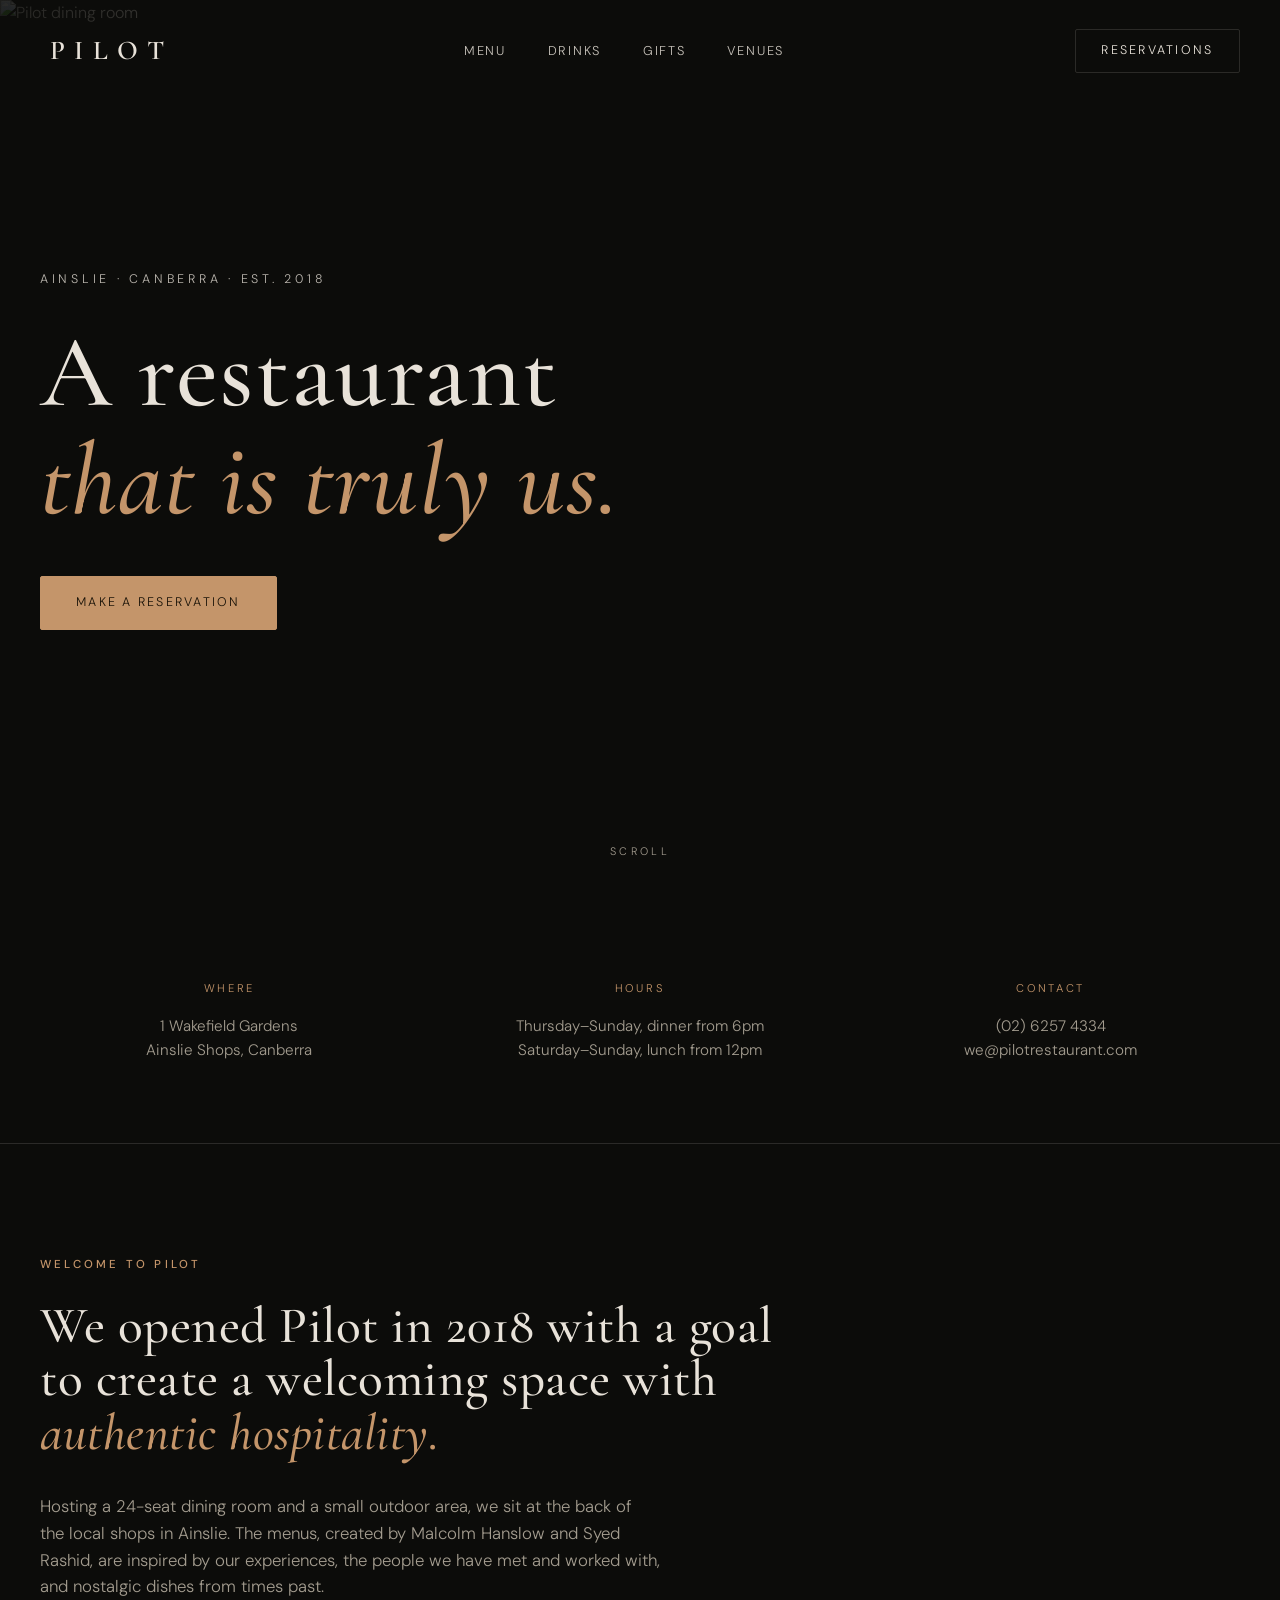
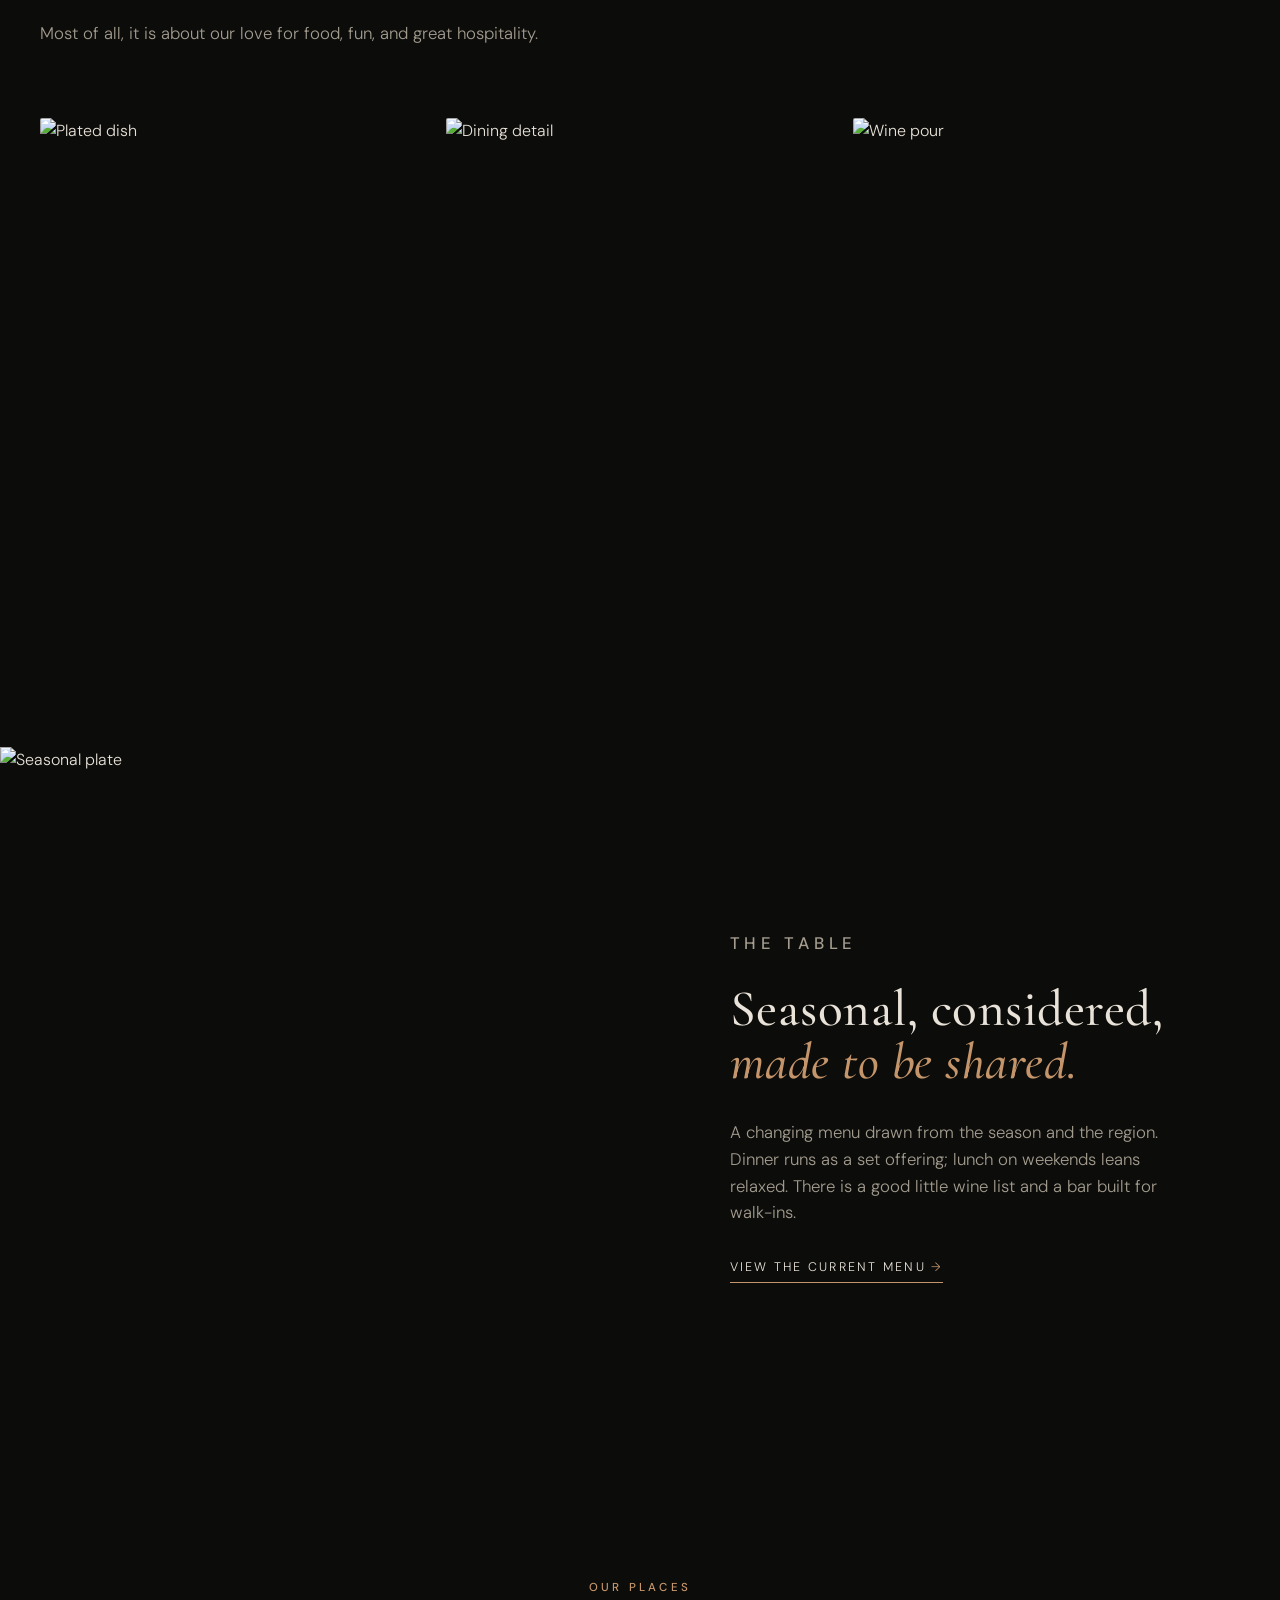
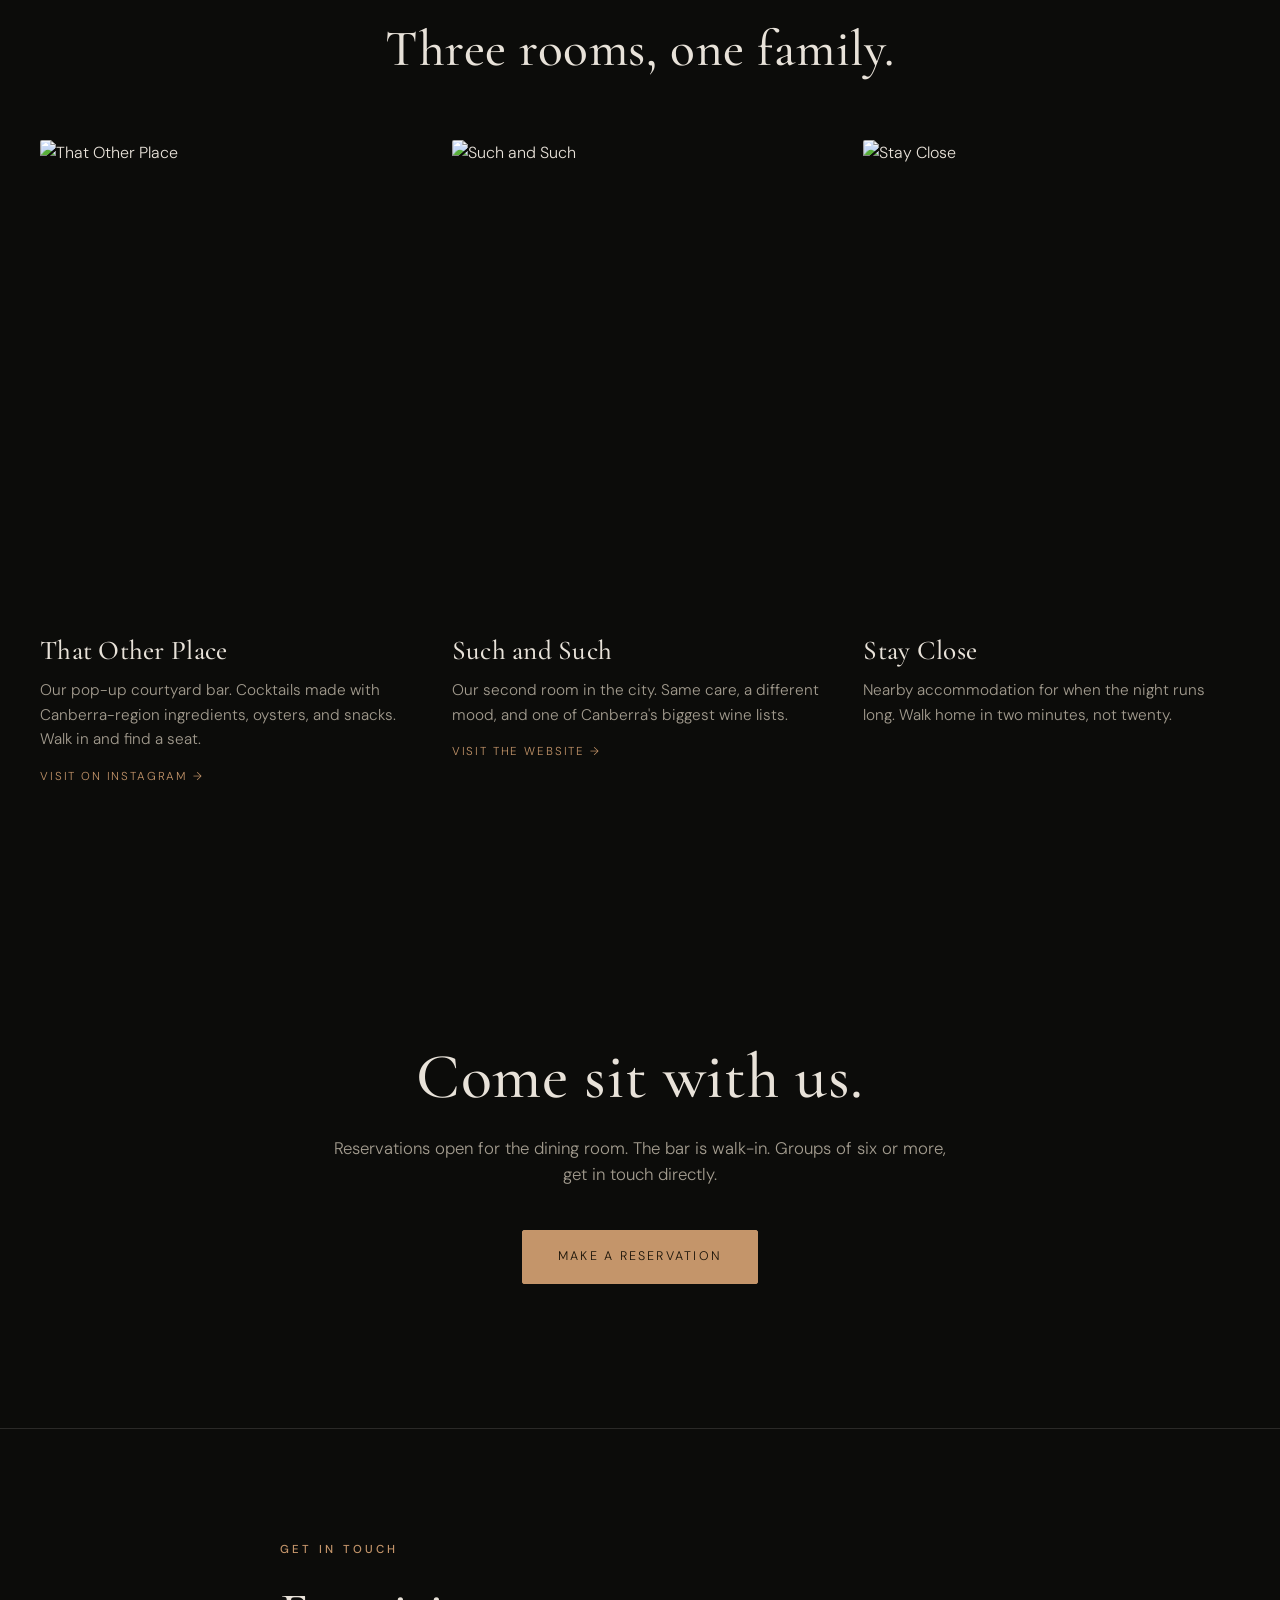
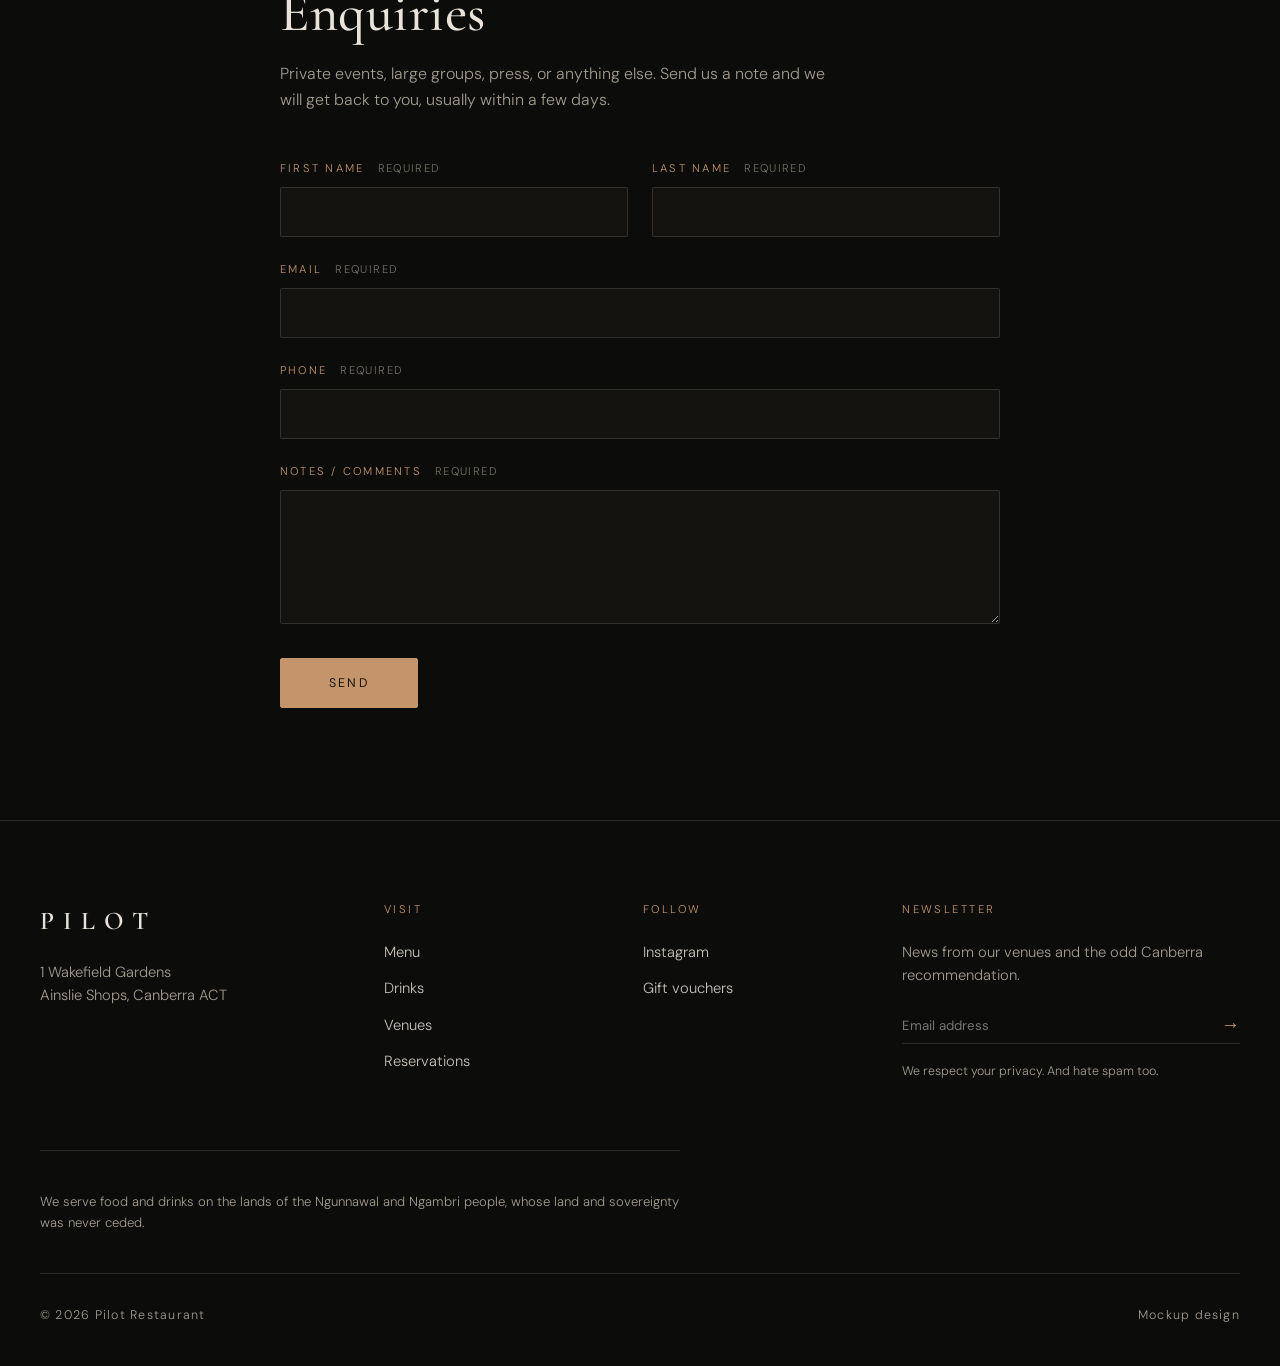
==== index.html @ b77920cd "Pilot Restaurant website redesign — concept mock Co-Authored-By: Claude Opus 4.8 <noreply@anthropic." ====
<!DOCTYPE html>
<html lang="en">
<head>
  <meta charset="UTF-8" />
  <meta name="viewport" content="width=device-width, initial-scale=1.0" />
  <title>Pilot — Ainslie, Canberra</title>
  <meta name="description" content="Pilot is a restaurant that is truly us. Authentic hospitality in Ainslie, Canberra since 2018." />
  <link rel="preconnect" href="https://fonts.googleapis.com" />
  <link rel="preconnect" href="https://fonts.gstatic.com" crossorigin />
  <link href="https://fonts.googleapis.com/css2?family=Cormorant+Garamond:ital,wght@0,400;0,500;0,600;1,400;1,500&family=DM+Sans:wght@300;400;500&display=swap" rel="stylesheet" />
  <link rel="stylesheet" href="css/style.css" />
</head>
<body>

  <!-- NAV -->
  <header class="nav" id="nav">
    <div class="nav__inner">
      <a href="#top" class="nav__logo">PILOT</a>
      <nav class="nav__links">
        <a href="menu.html">Menu</a>
        <a href="drinks.html">Drinks</a>
        <a href="gifts.html">Gifts</a>
        <a href="#venues">Venues</a>
      </nav>
      <a href="reserve.html" class="btn btn--ghost nav__cta">Reservations</a>
      <button class="nav__burger" id="burger" aria-label="Menu">
        <span></span><span></span>
      </button>
    </div>
  </header>

  <!-- MOBILE MENU -->
  <div class="mobile-menu" id="mobileMenu">
    <a href="menu.html">Menu</a>
    <a href="drinks.html">Drinks</a>
    <a href="gifts.html">Gifts</a>
    <a href="#venues">Venues</a>
    <a href="reserve.html" class="btn btn--ghost">Reservations</a>
  </div>

  <!-- HERO -->
  <section class="hero" id="top">
    <div class="hero__media">
      <img src="https://images.unsplash.com/photo-1517248135467-4c7edcad34c4?auto=format&fit=crop&w=1920&q=80" alt="Pilot dining room" />
      <div class="hero__overlay"></div>
    </div>
    <div class="hero__content">
      <p class="hero__eyebrow">Ainslie · Canberra · Est. 2018</p>
      <h1 class="hero__title">A restaurant<br /><em>that is truly us.</em></h1>
      <a href="reserve.html" class="btn btn--solid">Make a reservation</a>
    </div>
    <div class="hero__scroll">scroll</div>
  </section>

  <!-- INFO BAR -->
  <section class="infobar">
    <div class="infobar__item">
      <span class="infobar__label">Where</span>
      <p>1 Wakefield Gardens<br />Ainslie Shops, Canberra</p>
    </div>
    <div class="infobar__item">
      <span class="infobar__label">Hours</span>
      <p>Thursday–Sunday, dinner from 6pm<br />Saturday–Sunday, lunch from 12pm</p>
    </div>
    <div class="infobar__item">
      <span class="infobar__label">Contact</span>
      <p>(02) 6257 4334<br />we@pilotrestaurant.com</p>
    </div>
  </section>

  <!-- ABOUT -->
  <section class="about" id="about">
    <div class="about__intro reveal">
      <p class="section-eyebrow">Welcome to Pilot</p>
      <h2 class="about__heading">We opened Pilot in 2018 with a goal to create a welcoming space with <em>authentic hospitality.</em></h2>
      <p class="about__body">Hosting a 24-seat dining room and a small outdoor area, we sit at the back of the local shops in Ainslie. The menus, created by Malcolm Hanslow and Syed Rashid, are inspired by our experiences, the people we have met and worked with, and nostalgic dishes from times past.</p>
      <p class="about__body">Most of all, it is about our love for food, fun, and great hospitality.</p>
    </div>
    <div class="about__grid">
      <img class="reveal" src="https://images.unsplash.com/photo-1414235077428-338989a2e8c0?auto=format&fit=crop&w=900&q=80" alt="Plated dish" />
      <img class="reveal" src="https://images.unsplash.com/photo-1559339352-11d035aa65de?auto=format&fit=crop&w=900&q=80" alt="Dining detail" />
      <img class="reveal" src="https://images.unsplash.com/photo-1466978913421-dad2ebd01d17?auto=format&fit=crop&w=900&q=80" alt="Wine pour" />
    </div>
  </section>

  <!-- MENU FEATURE -->
  <section class="feature" id="menu">
    <div class="feature__media">
      <img src="https://images.unsplash.com/photo-1592861956120-e524fc739696?auto=format&fit=crop&w=1200&q=80" alt="Seasonal plate" />
    </div>
    <div class="feature__text reveal">
      <p class="section-eyebrow">The Table</p>
      <h2>Seasonal, considered,<br /><em>made to be shared.</em></h2>
      <p>A changing menu drawn from the season and the region. Dinner runs as a set offering; lunch on weekends leans relaxed. There is a good little wine list and a bar built for walk-ins.</p>
      <a href="menu.html" class="link-arrow">View the current menu</a>
    </div>
  </section>

  <!-- VENUES -->
  <section class="venues" id="venues">
    <div class="venues__head reveal">
      <p class="section-eyebrow">Our places</p>
      <h2>Three rooms, one family.</h2>
    </div>
    <div class="venues__grid">
      <a class="venue reveal" href="https://www.instagram.com/thatotherplacecbr/" target="_blank" rel="noopener">
        <div class="venue__img"><img src="https://images.unsplash.com/photo-1572116469696-31de0f17cc34?auto=format&fit=crop&w=900&q=80" alt="That Other Place" /></div>
        <h3>That Other Place</h3>
        <p>Our pop-up courtyard bar. Cocktails made with Canberra-region ingredients, oysters, and snacks. Walk in and find a seat.</p>
        <span class="venue__link">Visit on Instagram →</span>
      </a>
      <a class="venue reveal" href="https://andsuchandsuch.com/" target="_blank" rel="noopener">
        <div class="venue__img"><img src="https://images.unsplash.com/photo-1470337458703-46ad1756a187?auto=format&fit=crop&w=900&q=80" alt="Such and Such" /></div>
        <h3>Such and Such</h3>
        <p>Our second room in the city. Same care, a different mood, and one of Canberra's biggest wine lists.</p>
        <span class="venue__link">Visit the website →</span>
      </a>
      <article class="venue reveal">
        <div class="venue__img"><img src="https://images.unsplash.com/photo-1551632436-cbf8dd35adfa?auto=format&fit=crop&w=900&q=80" alt="Stay Close" /></div>
        <h3>Stay Close</h3>
        <p>Nearby accommodation for when the night runs long. Walk home in two minutes, not twenty.</p>
      </article>
    </div>
  </section>

  <!-- VISIT / CTA -->
  <section class="visit" id="visit">
    <div class="visit__inner reveal">
      <h2>Come sit with us.</h2>
      <p>Reservations open for the dining room. The bar is walk-in. Groups of six or more, get in touch directly.</p>
      <a href="reserve.html" class="btn btn--solid">Make a reservation</a>
    </div>
  </section>

  <!-- ENQUIRIES -->
  <section class="enquiries" id="enquiries">
    <div class="enquiries__inner reveal">
      <p class="section-eyebrow">Get in touch</p>
      <h2>Enquiries</h2>
      <p class="enquiries__lead">Private events, large groups, press, or anything else. Send us a note and we will get back to you, usually within a few days.</p>
      <form class="enquiries__form" id="enquiryForm" onsubmit="return false">
        <div class="enquiries__row">
          <label class="field"><span>First name <em>required</em></span><input type="text" required /></label>
          <label class="field"><span>Last name <em>required</em></span><input type="text" required /></label>
        </div>
        <label class="field"><span>Email <em>required</em></span><input type="email" required /></label>
        <label class="field"><span>Phone <em>required</em></span><input type="tel" required /></label>
        <label class="field"><span>Notes / comments <em>required</em></span><textarea rows="5" required></textarea></label>
        <button type="submit" class="btn btn--solid enquiries__send">Send</button>
      </form>
    </div>
  </section>

  <!-- FOOTER -->
  <footer class="footer">
    <div class="footer__top">
      <div class="footer__brand">
        <span class="footer__logo">PILOT</span>
        <p>1 Wakefield Gardens<br />Ainslie Shops, Canberra ACT</p>
      </div>
      <div class="footer__col">
        <span class="footer__label">Visit</span>
        <a href="menu.html">Menu</a>
        <a href="drinks.html">Drinks</a>
        <a href="#venues">Venues</a>
        <a href="reserve.html">Reservations</a>
      </div>
      <div class="footer__col">
        <span class="footer__label">Follow</span>
        <a href="https://www.instagram.com/pilotrestaurant/" target="_blank" rel="noopener">Instagram</a>
        <a href="gifts.html">Gift vouchers</a>
      </div>
      <div class="footer__col footer__news">
        <span class="footer__label">Newsletter</span>
        <p>News from our venues and the odd Canberra recommendation.</p>
        <form class="footer__form" onsubmit="return false">
          <input type="email" placeholder="Email address" />
          <button type="submit">→</button>
        </form>
        <small>We respect your privacy. And hate spam too.</small>
      </div>
    </div>
    <div class="footer__ack">
      We serve food and drinks on the lands of the Ngunnawal and Ngambri people, whose land and sovereignty was never ceded.
    </div>
    <div class="footer__base">
      <span>© 2026 Pilot Restaurant</span>
      <span>Mockup design</span>
    </div>
  </footer>

  <script src="js/main.js"></script>
</body>
</html>
---- css/style.css ----
/* ===== Pilot — Mockup styles ===== */

:root {
  --bg:        #0c0c0a;
  --bg-soft:   #14130f;
  --cream:     #e8e2d9;
  --cream-dim: #a39c8f;
  --amber:     #c4956a;
  --line:      rgba(232, 226, 217, 0.14);
  --serif: "Cormorant Garamond", Georgia, serif;
  --sans:  "DM Sans", system-ui, sans-serif;
}

* { margin: 0; padding: 0; box-sizing: border-box; }

html { scroll-behavior: smooth; }

body {
  background: var(--bg);
  color: var(--cream);
  font-family: var(--sans);
  font-weight: 300;
  line-height: 1.6;
  -webkit-font-smoothing: antialiased;
  overflow-x: hidden;
}

img { display: block; width: 100%; height: 100%; object-fit: cover; }

h1, h2, h3 { font-family: var(--serif); font-weight: 500; line-height: 1.05; letter-spacing: 0.01em; }
em { font-style: italic; color: var(--amber); }

.section-eyebrow {
  font-family: var(--sans);
  font-size: 0.72rem;
  font-weight: 500;
  letter-spacing: 0.28em;
  text-transform: uppercase;
  color: var(--amber);
  margin-bottom: 1.6rem;
}

/* ===== Buttons ===== */
.btn {
  display: inline-block;
  font-family: var(--sans);
  font-size: 0.78rem;
  letter-spacing: 0.18em;
  text-transform: uppercase;
  text-decoration: none;
  padding: 1rem 2.2rem;
  border-radius: 2px;
  transition: all 0.35s ease;
  cursor: pointer;
}
.btn--solid { background: var(--amber); color: #1a1308; border: 1px solid var(--amber); }
.btn--solid:hover { background: transparent; color: var(--amber); }
.btn--ghost { background: transparent; color: var(--cream); border: 1px solid var(--line); }
.btn--ghost:hover { border-color: var(--amber); color: var(--amber); }

.link-arrow {
  display: inline-block;
  margin-top: 2rem;
  font-size: 0.78rem;
  letter-spacing: 0.18em;
  text-transform: uppercase;
  color: var(--cream);
  text-decoration: none;
  border-bottom: 1px solid var(--amber);
  padding-bottom: 4px;
  transition: color 0.3s;
}
.link-arrow::after { content: " →"; color: var(--amber); }
.link-arrow:hover { color: var(--amber); }

/* ===== Nav ===== */
.nav {
  position: fixed; top: 0; left: 0; right: 0; z-index: 100;
  transition: background 0.4s ease, padding 0.4s ease;
  padding: 1.8rem 0;
}
.nav.scrolled { background: rgba(12, 12, 10, 0.92); backdrop-filter: blur(10px); padding: 1.1rem 0; border-bottom: 1px solid var(--line); }
.nav__inner {
  max-width: 1280px; margin: 0 auto; padding: 0 2.5rem;
  display: flex; align-items: center; justify-content: space-between;
}
.nav__logo {
  font-family: var(--serif); font-size: 1.7rem; font-weight: 600;
  letter-spacing: 0.35em; color: var(--cream); text-decoration: none; padding-left: 0.35em;
}
.nav__links { display: flex; gap: 2.6rem; }
.nav__links a {
  font-size: 0.8rem; letter-spacing: 0.14em; text-transform: uppercase;
  color: var(--cream); text-decoration: none; transition: color 0.3s; opacity: 0.85;
}
.nav__links a:hover { color: var(--amber); opacity: 1; }
.nav__cta { padding: 0.7rem 1.6rem; }
.nav__burger { display: none; background: none; border: none; flex-direction: column; gap: 5px; cursor: pointer; }
.nav__burger span { width: 24px; height: 1.5px; background: var(--cream); transition: 0.3s; }

.mobile-menu {
  position: fixed; top: 0; right: 0; bottom: 0; width: 80%; max-width: 340px;
  background: var(--bg-soft); z-index: 99; transform: translateX(100%);
  transition: transform 0.4s ease; display: flex; flex-direction: column;
  justify-content: center; gap: 2rem; padding: 3rem; border-left: 1px solid var(--line);
}
.mobile-menu.open { transform: translateX(0); }
.mobile-menu a { color: var(--cream); text-decoration: none; font-size: 1rem; letter-spacing: 0.14em; text-transform: uppercase; }

/* ===== Hero ===== */
.hero { position: relative; height: 100vh; min-height: 640px; display: flex; align-items: center; }
.hero__media { position: absolute; inset: 0; z-index: 0; }
.hero__overlay {
  position: absolute; inset: 0;
  background:
    linear-gradient(90deg, rgba(12,12,10,0.78) 0%, rgba(12,12,10,0.35) 50%, rgba(12,12,10,0.08) 100%),
    linear-gradient(180deg, rgba(12,12,10,0.45) 0%, rgba(12,12,10,0.15) 42%, rgba(12,12,10,0.85) 100%);
}
.hero__content { position: relative; z-index: 2; max-width: 1280px; width: 100%; margin: 0 auto; padding: 0 2.5rem; }
.hero__eyebrow {
  font-size: 0.78rem; letter-spacing: 0.3em; text-transform: uppercase;
  color: var(--cream); opacity: 0.8; margin-bottom: 1.8rem;
}
.hero__title { font-size: clamp(3rem, 8vw, 6.5rem); font-weight: 500; margin-bottom: 2.6rem; }
.hero__scroll {
  position: absolute; bottom: 2.5rem; left: 50%; transform: translateX(-50%); z-index: 2;
  font-size: 0.68rem; letter-spacing: 0.3em; text-transform: uppercase; color: var(--cream-dim);
}

/* ===== Info bar ===== */
.infobar {
  display: grid; grid-template-columns: repeat(3, 1fr);
  max-width: 1280px; margin: 0 auto; padding: 5rem 2.5rem;
  gap: 2rem; border-bottom: 1px solid var(--line);
}
.infobar__item { text-align: center; }
.infobar__label {
  display: block; font-size: 0.7rem; letter-spacing: 0.24em; text-transform: uppercase;
  color: var(--amber); margin-bottom: 1rem;
}
.infobar__item p { color: var(--cream-dim); font-size: 0.95rem; }

/* ===== About ===== */
.about { max-width: 1280px; margin: 0 auto; padding: 7rem 2.5rem; }
.about__intro { max-width: 760px; margin-bottom: 4.5rem; }
.about__heading { font-size: clamp(1.9rem, 4vw, 3.2rem); margin-bottom: 2rem; }
.about__body { color: var(--cream-dim); font-size: 1.05rem; margin-bottom: 1.2rem; max-width: 620px; }
.about__grid { display: grid; grid-template-columns: repeat(3, 1fr); gap: 1.2rem; }
.about__grid img { aspect-ratio: 3/4; border-radius: 2px; }

/* ===== Feature (alternating) ===== */
.feature { display: grid; grid-template-columns: 1fr 1fr; align-items: center; min-height: 80vh; }
.feature__media { height: 100%; min-height: 520px; }
.feature__media img { aspect-ratio: auto; }
.feature__text { padding: 5rem clamp(2.5rem, 7vw, 8rem); }
.feature__text h2 { font-size: clamp(2rem, 4vw, 3.4rem); margin-bottom: 1.8rem; }
.feature__text p { color: var(--cream-dim); font-size: 1.05rem; max-width: 460px; }

/* ===== Venues ===== */
.venues { max-width: 1280px; margin: 0 auto; padding: 7rem 2.5rem; }
.venues__head { text-align: center; margin-bottom: 4rem; }
.venues__head h2 { font-size: clamp(2rem, 4vw, 3.2rem); }
.venues__grid { display: grid; grid-template-columns: repeat(3, 1fr); gap: 2.2rem; }
.venue { display: block; text-decoration: none; color: inherit; }
.venue__img { aspect-ratio: 4/5; overflow: hidden; border-radius: 2px; margin-bottom: 1.6rem; }
.venue__img img { transition: transform 0.7s ease; }
.venue:hover .venue__img img { transform: scale(1.05); }
.venue h3 { font-size: 1.7rem; margin-bottom: 0.8rem; transition: color 0.3s; }
.venue:hover h3 { color: var(--amber); }
.venue p { color: var(--cream-dim); font-size: 0.96rem; }
.venue__link { display: inline-block; margin-top: 1rem; font-size: 0.72rem; letter-spacing: 0.16em; text-transform: uppercase; color: var(--amber); }

/* ===== Art ===== */
.art { display: grid; grid-template-columns: 1fr 1fr; align-items: center; background: var(--bg-soft); min-height: 70vh; }
.art__media { height: 100%; min-height: 480px; order: 2; }
.art__text { padding: 5rem clamp(2.5rem, 7vw, 8rem); order: 1; }
.art__text h2 { font-size: clamp(2rem, 4vw, 3.2rem); margin-bottom: 1.8rem; }
.art__text p { color: var(--cream-dim); font-size: 1.05rem; max-width: 440px; }

/* ===== Visit CTA ===== */
.visit {
  position: relative; text-align: center; padding: 9rem 2.5rem;
  background:
    linear-gradient(rgba(12,12,10,0.58), rgba(12,12,10,0.68)),
    url("https://images.unsplash.com/photo-1414235077428-338989a2e8c0?auto=format&fit=crop&w=1920&q=80") center/cover fixed;
}
.visit__inner { max-width: 620px; margin: 0 auto; }
.visit h2 { font-size: clamp(2.4rem, 5vw, 4rem); margin-bottom: 1.5rem; }
.visit p { color: var(--cream-dim); font-size: 1.05rem; margin-bottom: 2.6rem; }

/* ===== Footer ===== */
.footer { border-top: 1px solid var(--line); padding: 5rem 2.5rem 2.5rem; max-width: 1280px; margin: 0 auto; }
.footer__top { display: grid; grid-template-columns: 1.4fr 1fr 1fr 1.6fr; gap: 3rem; padding-bottom: 4rem; }
.footer__logo { font-family: var(--serif); font-size: 1.6rem; font-weight: 600; letter-spacing: 0.35em; display: block; margin-bottom: 1.2rem; }
.footer__brand p, .footer__news p { color: var(--cream-dim); font-size: 0.92rem; }
.footer__label { display: block; font-size: 0.7rem; letter-spacing: 0.22em; text-transform: uppercase; color: var(--amber); margin-bottom: 1.4rem; }
.footer__col a { display: block; color: var(--cream); text-decoration: none; font-size: 0.92rem; margin-bottom: 0.8rem; opacity: 0.85; transition: color 0.3s; }
.footer__col a:hover { color: var(--amber); }
.footer__form { display: flex; border-bottom: 1px solid var(--line); margin: 1.2rem 0 0.8rem; }
.footer__form input { flex: 1; background: none; border: none; color: var(--cream); padding: 0.6rem 0; font-family: var(--sans); outline: none; }
.footer__form button { background: none; border: none; color: var(--amber); font-size: 1.2rem; cursor: pointer; }
.footer__news small { color: var(--cream-dim); font-size: 0.78rem; }
.footer__ack { color: var(--cream-dim); font-size: 0.82rem; max-width: 640px; padding: 2.5rem 0; border-top: 1px solid var(--line); }
.footer__base { display: flex; justify-content: space-between; padding-top: 2rem; border-top: 1px solid var(--line); color: var(--cream-dim); font-size: 0.78rem; letter-spacing: 0.1em; }

/* ===== Reveal animation ===== */
.reveal { opacity: 0; transform: translateY(28px); transition: opacity 0.9s ease, transform 0.9s ease; }
.reveal.visible { opacity: 1; transform: none; }

/* ===== Responsive ===== */
@media (max-width: 900px) {
  .nav__links, .nav__cta { display: none; }
  .nav__burger { display: flex; }
  .infobar { grid-template-columns: 1fr; gap: 2.5rem; padding: 3.5rem 2.5rem; }
  .about__grid { grid-template-columns: 1fr; }
  .about__grid img { aspect-ratio: 16/10; }
  .feature, .art { grid-template-columns: 1fr; }
  .feature__media, .art__media { min-height: 340px; order: 1; }
  .feature__text, .art__text { order: 2; padding: 3.5rem 2.5rem; }
  .venues__grid { grid-template-columns: 1fr; gap: 3rem; }
  .footer__top { grid-template-columns: 1fr 1fr; gap: 2.5rem; }
  .visit { background-attachment: scroll; padding: 6rem 2.5rem; }
}
@media (max-width: 520px) {
  .footer__top { grid-template-columns: 1fr; }
}

/* ===== Reservations page ===== */
.reserve-page { background: var(--bg); }
.reserve { max-width: 760px; margin: 0 auto; padding: 9rem 2.5rem 5rem; min-height: 80vh; }
.reserve__head { text-align: center; margin-bottom: 3.5rem; }
.reserve__head h1 { font-size: clamp(2.6rem, 6vw, 4rem); margin-bottom: 1.2rem; }
.reserve__sub { color: var(--cream-dim); font-size: 0.98rem; max-width: 520px; margin: 0 auto; }
.reserve__sub a { color: var(--amber); text-decoration: none; }

.field { display: flex; flex-direction: column; gap: 0.55rem; }
.field span { font-size: 0.7rem; letter-spacing: 0.2em; text-transform: uppercase; color: var(--amber); }
.field select, .field input, .field textarea {
  background: var(--bg-soft); border: 1px solid var(--line); color: var(--cream);
  font-family: var(--sans); font-size: 0.98rem; padding: 0.85rem 1rem; border-radius: 2px; outline: none;
  transition: border-color 0.3s;
}
.field select:focus, .field input:focus, .field textarea:focus { border-color: var(--amber); }
.field textarea { resize: vertical; }
/* native date/select tint */
.field input[type="date"] { color-scheme: dark; }

/* Booking search */
.booking__controls {
  display: grid; grid-template-columns: 1fr 1fr; gap: 1.2rem; align-items: end;
  background: var(--bg-soft); border: 1px solid var(--line); padding: 1.8rem; border-radius: 3px;
}
.booking__find { grid-column: 1 / -1; width: 100%; text-align: center; margin-top: 0.4rem; padding: 1rem 1.8rem; }

/* slot groups */
.slot-group { margin-bottom: 2rem; }
.slot-group:last-child { margin-bottom: 0; }
.slot-group__label { font-size: 0.7rem; letter-spacing: 0.22em; text-transform: uppercase; color: var(--amber); margin-bottom: 1rem; }
.slot-group__row { display: flex; flex-wrap: wrap; gap: 0.8rem; justify-content: center; }
.booking__results { margin-top: 2.6rem; text-align: center; }
.booking__resultlabel { color: var(--cream-dim); font-size: 0.9rem; letter-spacing: 0.05em; margin-bottom: 1.4rem; }
.slots { display: flex; flex-wrap: wrap; gap: 0.8rem; justify-content: center; }
.slot {
  background: transparent; border: 1px solid var(--amber); color: var(--amber);
  font-family: var(--sans); font-size: 0.88rem; letter-spacing: 0.06em;
  padding: 0.8rem 1.4rem; border-radius: 2px; cursor: pointer; transition: all 0.3s;
}
.slot:hover { background: var(--amber); color: #1a1308; }
.booking__none { color: var(--cream-dim); font-size: 0.92rem; }

/* Details */
.details__back { background: none; border: none; color: var(--cream-dim); font-size: 0.82rem; letter-spacing: 0.08em; cursor: pointer; margin-bottom: 1.6rem; }
.details__back:hover { color: var(--amber); }
.details__summary {
  background: var(--bg-soft); border: 1px solid var(--line); border-left: 2px solid var(--amber);
  padding: 1.3rem 1.6rem; border-radius: 2px; margin-bottom: 2rem;
  display: flex; flex-direction: column; gap: 0.3rem;
}
.details__summary strong { font-family: var(--serif); font-size: 1.3rem; font-weight: 500; }
.details__summary span { color: var(--cream-dim); font-size: 0.9rem; }
.details__form { display: flex; flex-direction: column; gap: 1.3rem; }
.details__row { display: grid; grid-template-columns: 1fr 1fr; gap: 1.3rem; }
.details__confirm { margin-top: 0.6rem; width: 100%; text-align: center; }
.details__fineprint { color: var(--cream-dim); font-size: 0.76rem; text-align: center; line-height: 1.5; }

/* Confirmed */
.confirmed { text-align: center; padding: 2rem 0; }
.confirmed__tick {
  width: 64px; height: 64px; margin: 0 auto 2rem; border-radius: 50%;
  border: 1px solid var(--amber); color: var(--amber); font-size: 1.6rem;
  display: flex; align-items: center; justify-content: center;
}
.confirmed h2 { font-size: clamp(2.2rem, 5vw, 3.2rem); margin-bottom: 1.2rem; }
.confirmed__detail { color: var(--cream); font-size: 1.1rem; margin-bottom: 0.8rem; }
.confirmed__detail strong { color: var(--amber); }
.confirmed__note { color: var(--cream-dim); font-size: 0.95rem; margin-bottom: 2.4rem; }

@media (max-width: 720px) {
  .booking__controls { grid-template-columns: 1fr 1fr; }
  .booking__find { grid-column: 1 / -1; }
  .details__row { grid-template-columns: 1fr; }
}

/* ===== Menu / info page ===== */
.menu { max-width: 940px; margin: 0 auto; padding: 9rem 2.5rem 5rem; }
.menu__head { text-align: center; margin-bottom: 4.5rem; }
.menu__head h1 { font-size: clamp(2.6rem, 6vw, 4rem); margin-bottom: 1.2rem; }
.menu__sub { color: var(--cream-dim); font-size: 0.98rem; max-width: 600px; margin: 0 auto; }
.menu__section { margin-bottom: 5.5rem; }
.menu__section--info { margin-top: 6rem; padding-top: 5rem; border-top: 1px solid var(--line); }
.menu__h2 { font-size: clamp(1.8rem, 3.5vw, 2.6rem); text-align: center; margin-bottom: 2.6rem; }
.menu__cta { display: block; width: fit-content; margin: 3.5rem auto 0; }

/* À la carte food menu — uniform, divider-separated */
.menu-doc { max-width: 600px; margin: 0 auto; }
.menu-doc__label {
  text-align: center; font-size: 0.72rem; letter-spacing: 0.26em; text-transform: uppercase;
  color: var(--amber); margin-bottom: 3rem;
}
.menu-block { padding-bottom: 2.8rem; margin-bottom: 2.8rem; border-bottom: 1px solid var(--line); }
.menu-block--last { border-bottom: none; padding-bottom: 0; margin-bottom: 0; }
.menu-block__title {
  font-size: 1.5rem; letter-spacing: 0.04em; text-align: center;
  margin-bottom: 1.6rem; color: var(--amber);
}
.menu-list { list-style: none; }
.menu-list li {
  display: flex; align-items: baseline; justify-content: space-between; gap: 1.5rem;
  padding: 0.6rem 0; font-size: 1.02rem;
}
.menu-list .dish { color: var(--cream); font-weight: 300; }
.menu-list .price { color: var(--cream-dim); font-size: 0.95rem; white-space: nowrap; }

/* Set menus — matching cards */
.set-menus { display: grid; grid-template-columns: repeat(3, 1fr); gap: 1.6rem; max-width: 940px; margin: 0 auto; }
.set-card {
  background: var(--bg-soft); border: 1px solid var(--line); border-top: 2px solid var(--amber);
  padding: 2.2rem 1.8rem; border-radius: 2px; display: flex; flex-direction: column; gap: 0.9rem;
}
.set-card h3 { font-size: 1.5rem; }
.set-card p { color: var(--cream-dim); font-size: 0.92rem; flex: 1; }
.set-card__meta { font-size: 0.7rem; letter-spacing: 0.16em; text-transform: uppercase; color: var(--cream-dim); }
.set-card__price { font-family: var(--serif); font-size: 2rem; color: var(--amber); line-height: 1; }
.set-card__price small { font-family: var(--sans); font-size: 0.66rem; letter-spacing: 0.16em; text-transform: uppercase; color: var(--cream-dim); margin-left: 0.4rem; }
.set-menus__note { text-align: center; color: var(--cream-dim); font-size: 0.88rem; max-width: 540px; margin: 2.6rem auto 0; }

@media (max-width: 760px) { .set-menus { grid-template-columns: 1fr; max-width: 420px; } }

/* ===== Drinks list ===== */
.drinks-doc { max-width: 640px; margin: 0 auto; }
.menu-block__title small { font-family: var(--sans); font-size: 0.62rem; letter-spacing: 0.18em; text-transform: uppercase; color: var(--cream-dim); margin-left: 0.6rem; vertical-align: middle; }
.drink-list { list-style: none; }
.drink-list li {
  display: flex; align-items: baseline; justify-content: space-between; gap: 1.5rem;
  padding: 0.7rem 0;
}
.drink-list li + li { border-top: 1px solid rgba(232,226,217,0.06); }
.drink { display: flex; flex-direction: column; gap: 0.25rem; }
.drink__name { color: var(--cream); font-size: 1rem; }
.drink__sub { color: var(--cream-dim); font-size: 0.82rem; }
.drink-list .price { color: var(--amber); font-size: 0.95rem; white-space: nowrap; }
.drinks-foot { text-align: center; color: var(--cream-dim); font-size: 0.82rem; max-width: 540px; margin: 3.5rem auto 0; line-height: 1.6; }

/* Accordion */
.accordion { max-width: 720px; margin: 0 auto; }
.acc { border-bottom: 1px solid var(--line); }
.acc summary {
  list-style: none; cursor: pointer; padding: 1.5rem 0;
  font-family: var(--serif); font-size: 1.4rem; font-weight: 500;
  display: flex; justify-content: space-between; align-items: center; transition: color 0.3s;
}
.acc summary::-webkit-details-marker { display: none; }
.acc summary::after { content: "+"; color: var(--amber); font-family: var(--sans); font-size: 1.4rem; transition: transform 0.3s; }
.acc[open] summary::after { transform: rotate(45deg); }
.acc summary:hover { color: var(--amber); }
.acc__body { padding: 0 0 1.8rem; }
.acc__body p { color: var(--cream-dim); font-size: 0.96rem; margin-bottom: 1rem; }
.acc__body p:last-child { margin-bottom: 0; }
.acc__body strong { color: var(--cream); font-weight: 500; }

@media (max-width: 760px) {
  .menu__cards { grid-template-columns: 1fr; }
}

/* ===== Enquiries ===== */
.enquiries { border-top: 1px solid var(--line); padding: 7rem 2.5rem; }
.enquiries__inner { max-width: 720px; margin: 0 auto; }
.enquiries h2 { font-size: clamp(2.2rem, 5vw, 3.4rem); margin: 0.4rem 0 1.2rem; }
.enquiries__lead { color: var(--cream-dim); font-size: 1rem; max-width: 560px; margin-bottom: 3rem; }
.enquiries__form { display: flex; flex-direction: column; gap: 1.5rem; }
.enquiries__row { display: grid; grid-template-columns: 1fr 1fr; gap: 1.5rem; }
.field span em { font-style: normal; color: var(--cream-dim); letter-spacing: 0.12em; margin-left: 0.5rem; opacity: 0.7; }
.enquiries__send { width: fit-content; margin-top: 0.6rem; padding: 1rem 3rem; }

@media (max-width: 600px) {
  .enquiries__row { grid-template-columns: 1fr; }
}

/* ===== Gifts page ===== */
.gifts { max-width: 1180px; margin: 0 auto; padding: 9rem 2.5rem 5rem; }
.gifts__head { max-width: 640px; margin-bottom: 4rem; }
.gifts__head h1 { font-size: clamp(2.6rem, 6vw, 4rem); margin-bottom: 1.2rem; }
.gifts__sub { color: var(--cream-dim); font-size: 1rem; }
.gifts__grid { display: grid; grid-template-columns: repeat(4, 1fr); gap: 2rem; }
.gift { display: flex; flex-direction: column; }
.gift__img { aspect-ratio: 3/4; overflow: hidden; border-radius: 2px; margin-bottom: 1.5rem; }
.gift__img img { transition: transform 0.7s ease; }
.gift:hover .gift__img img { transform: scale(1.05); }
.gift h3 { font-size: 1.5rem; margin-bottom: 0.8rem; }
.gift p { color: var(--cream-dim); font-size: 0.92rem; margin-bottom: 0.9rem; }
.gift__meta { color: var(--amber) !important; font-size: 0.74rem !important; letter-spacing: 0.16em; text-transform: uppercase; margin-bottom: 1.2rem !important; }
.gift .link-arrow { margin-top: auto; font-size: 0.72rem; }

@media (max-width: 900px) { .gifts__grid { grid-template-columns: 1fr 1fr; } }
@media (max-width: 520px) { .gifts__grid { grid-template-columns: 1fr; } }
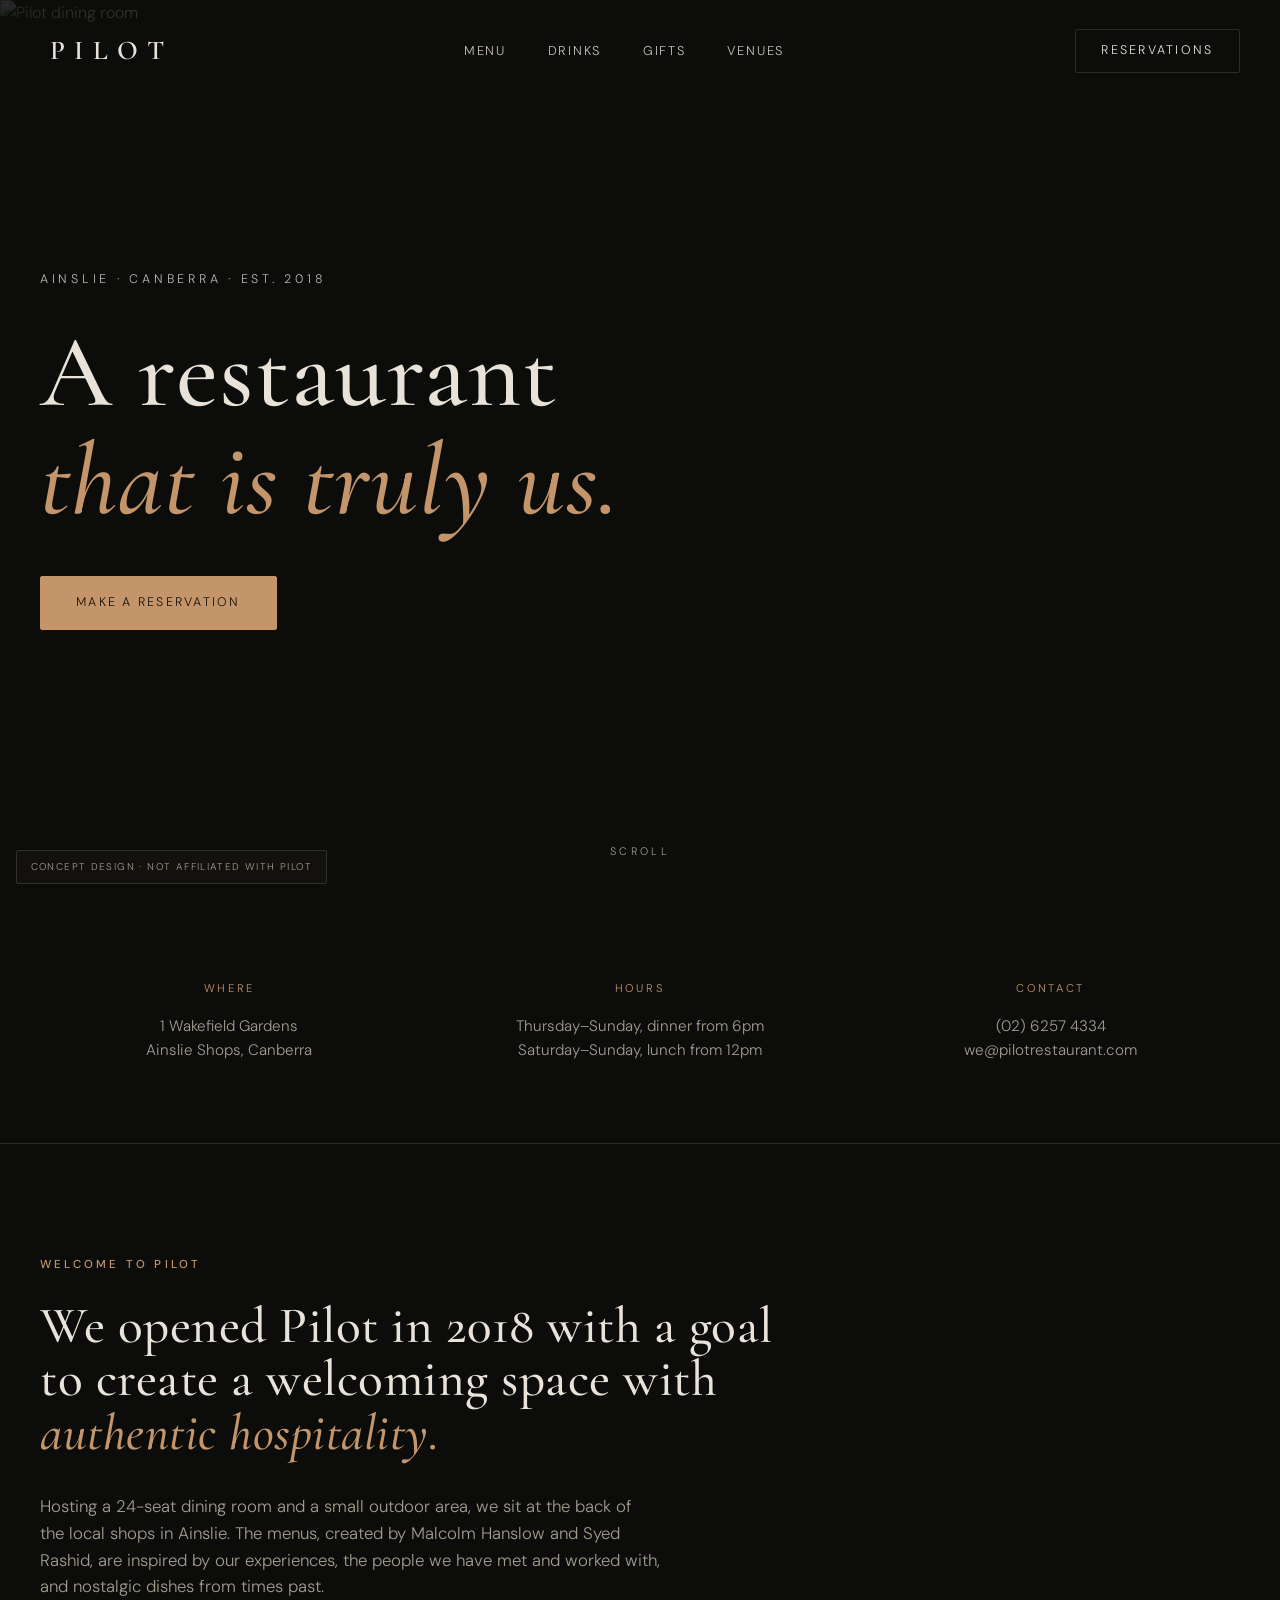
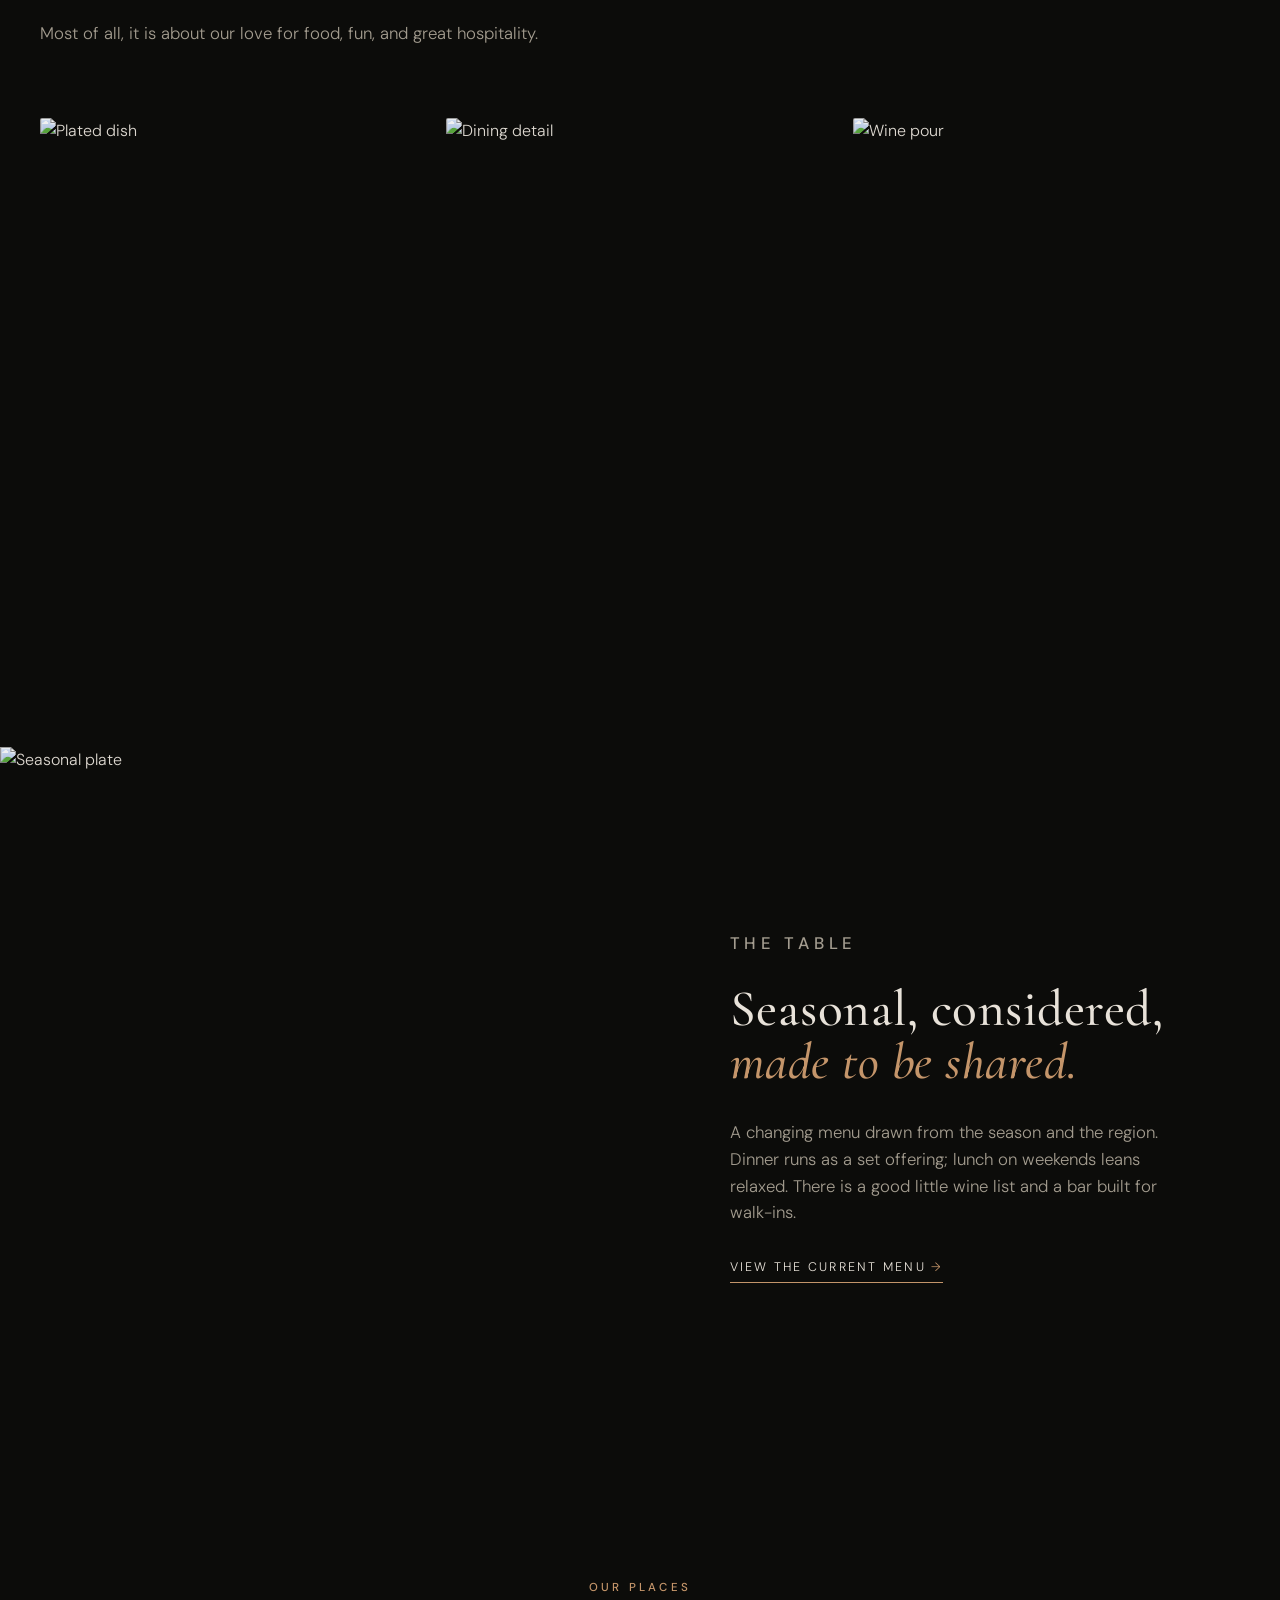
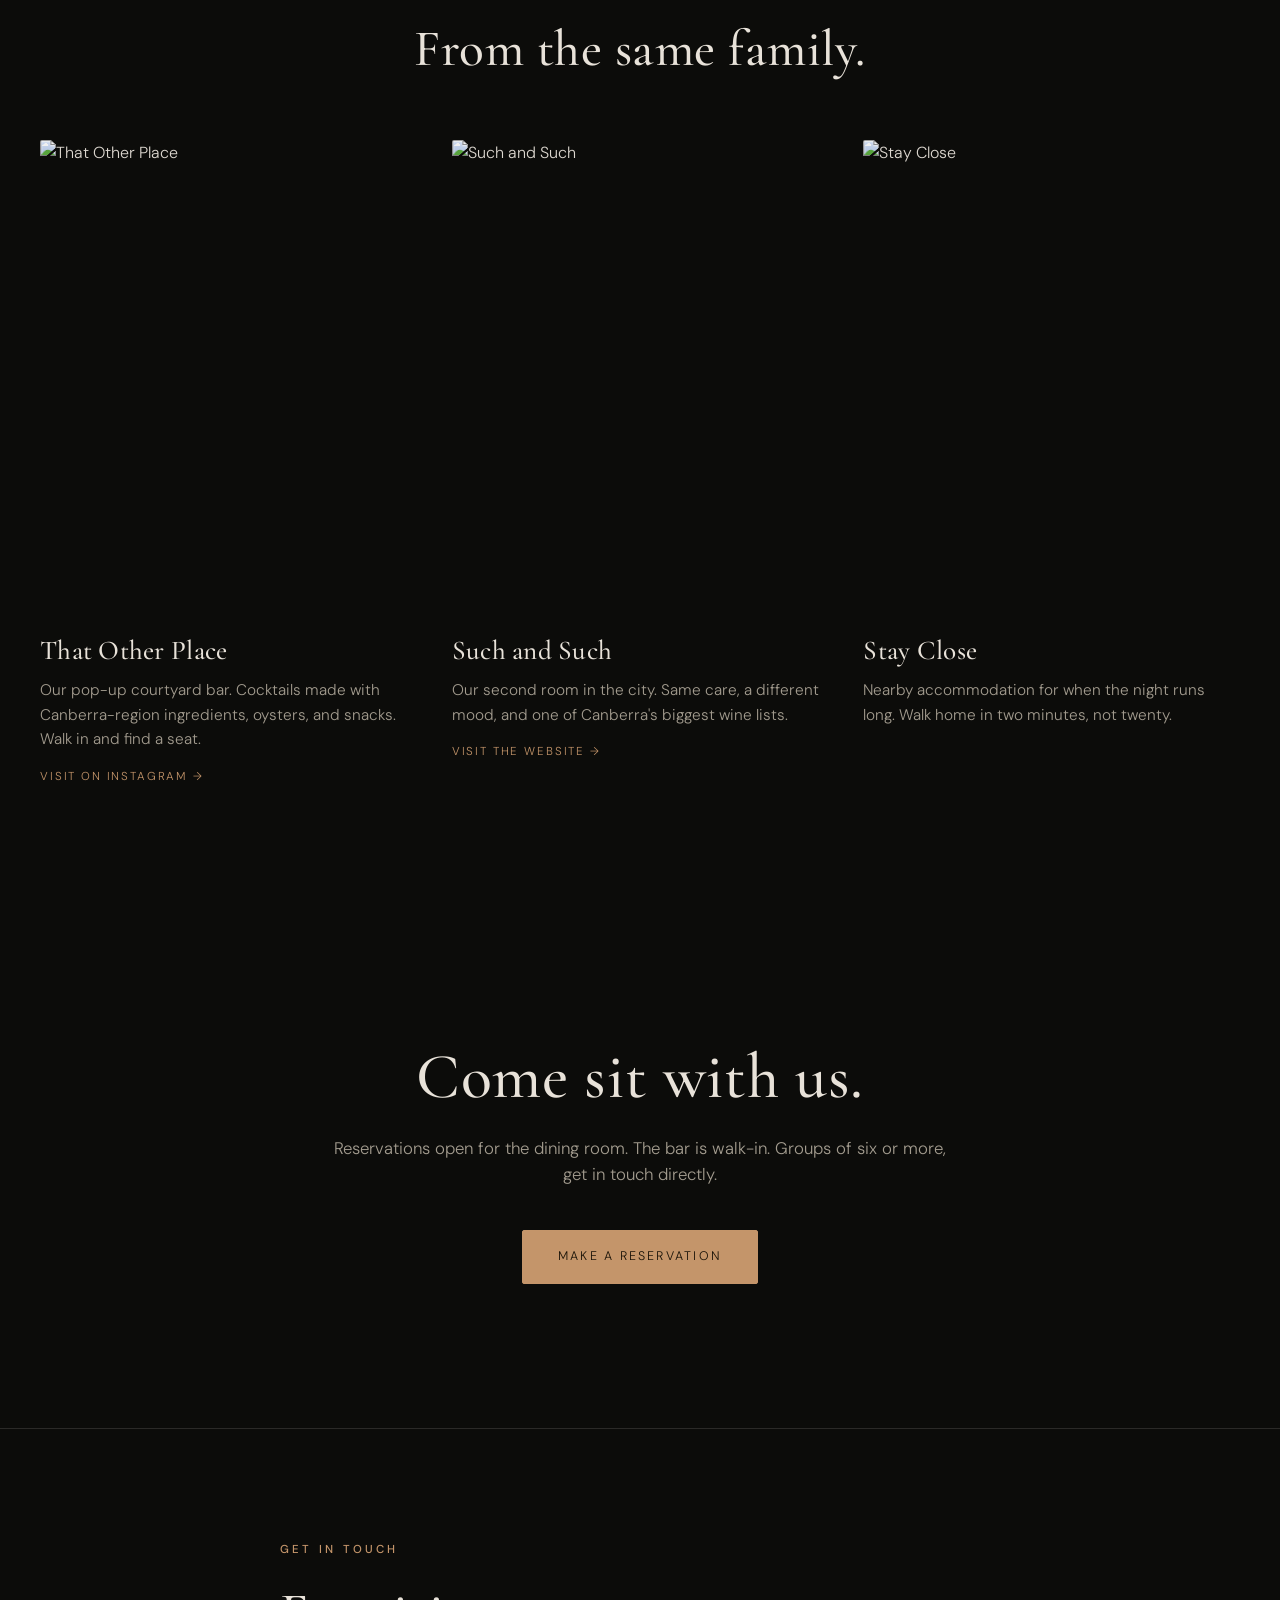
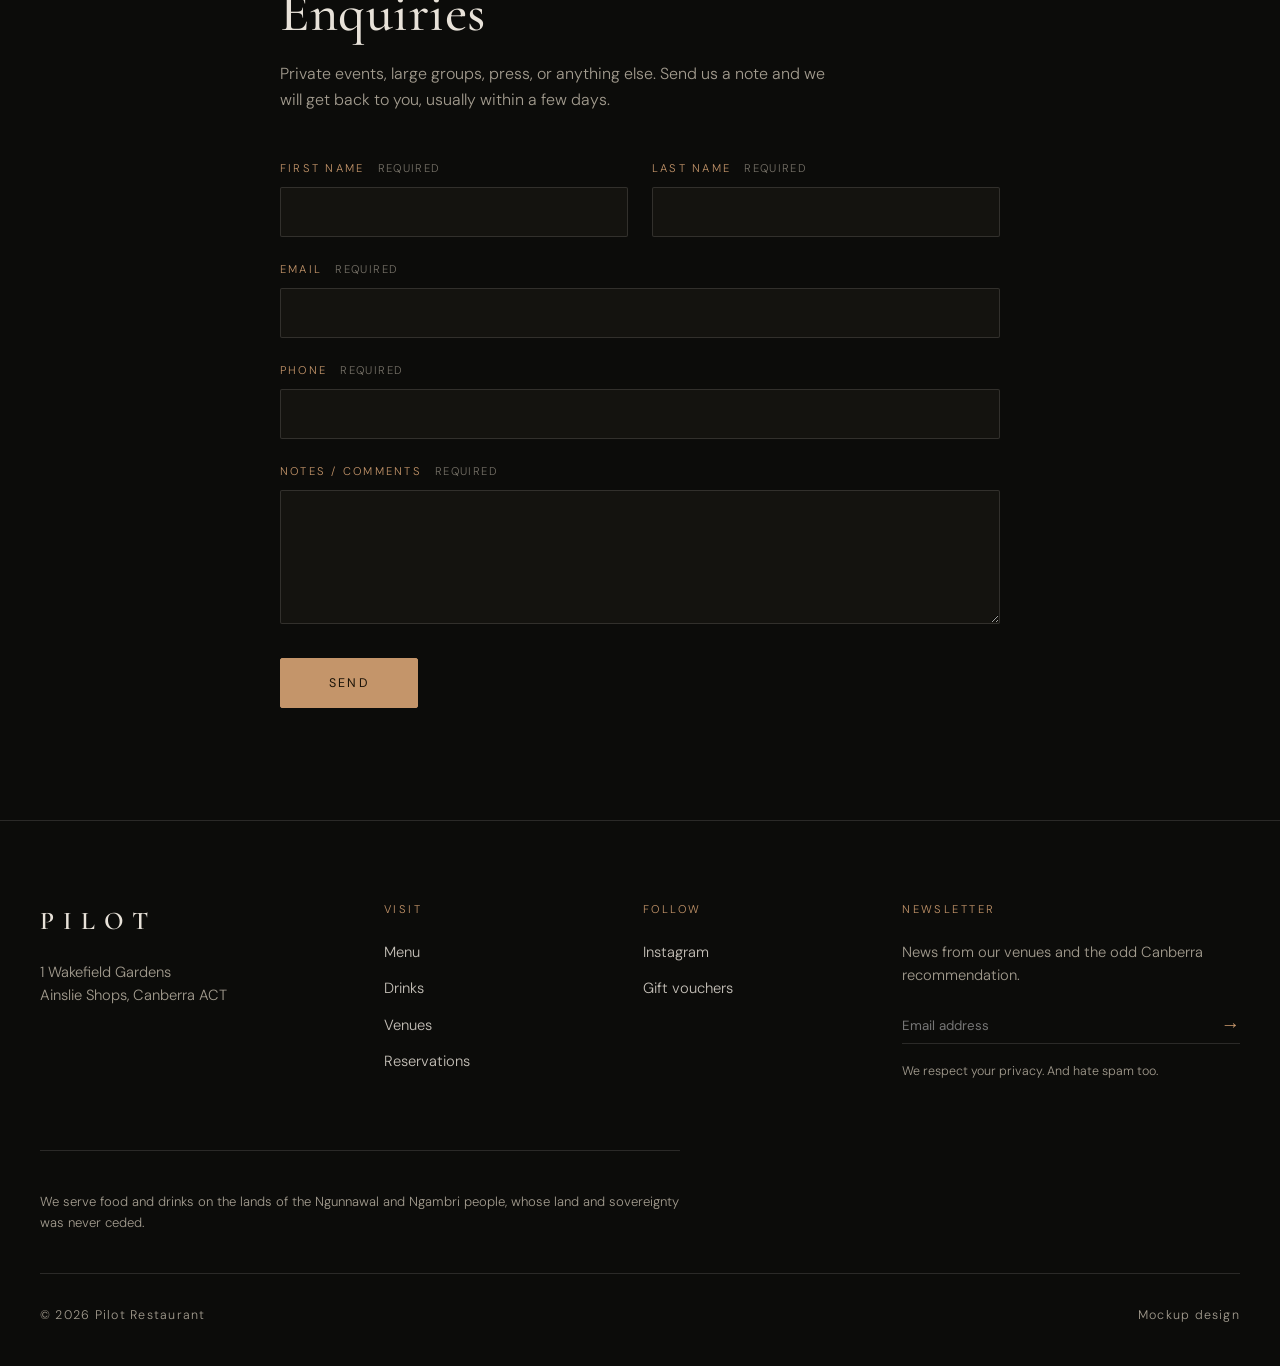
==== commit 6c038e4b: "Polish: OG tags, favicon, 404, concept badge, image grade, lazy-load, venue heading Co-Authored-By: " ====
--- a/index.html
+++ b/index.html
@@ -8,6 +8,13 @@
   <link rel="preconnect" href="https://fonts.googleapis.com" />
   <link rel="preconnect" href="https://fonts.gstatic.com" crossorigin />
   <link href="https://fonts.googleapis.com/css2?family=Cormorant+Garamond:ital,wght@0,400;0,500;0,600;1,400;1,500&family=DM+Sans:wght@300;400;500&display=swap" rel="stylesheet" />
+  <link rel="icon" href="favicon.svg" type="image/svg+xml" />
+  <meta property="og:type" content="website" />
+  <meta property="og:title" content="Pilot — Ainslie, Canberra" />
+  <meta property="og:description" content="A restaurant that is truly us. Authentic hospitality in Ainslie since 2018." />
+  <meta property="og:image" content="https://images.unsplash.com/photo-1517248135467-4c7edcad34c4?auto=format&fit=crop&w=1200&h=630&q=80" />
+  <meta property="og:url" content="https://sb98s58978-del.github.io/pilot-redesign/" />
+  <meta name="twitter:card" content="summary_large_image" />
   <link rel="stylesheet" href="css/style.css" />
 </head>
 <body>
@@ -41,7 +48,7 @@
   <!-- HERO -->
   <section class="hero" id="top">
     <div class="hero__media">
-      <img src="https://images.unsplash.com/photo-1517248135467-4c7edcad34c4?auto=format&fit=crop&w=1920&q=80" alt="Pilot dining room" />
+      <img loading="eager" src="https://images.unsplash.com/photo-1517248135467-4c7edcad34c4?auto=format&fit=crop&w=1920&q=80" alt="Pilot dining room" />
       <div class="hero__overlay"></div>
     </div>
     <div class="hero__content">
@@ -77,16 +84,16 @@
       <p class="about__body">Most of all, it is about our love for food, fun, and great hospitality.</p>
     </div>
     <div class="about__grid">
-      <img class="reveal" src="https://images.unsplash.com/photo-1414235077428-338989a2e8c0?auto=format&fit=crop&w=900&q=80" alt="Plated dish" />
-      <img class="reveal" src="https://images.unsplash.com/photo-1559339352-11d035aa65de?auto=format&fit=crop&w=900&q=80" alt="Dining detail" />
-      <img class="reveal" src="https://images.unsplash.com/photo-1466978913421-dad2ebd01d17?auto=format&fit=crop&w=900&q=80" alt="Wine pour" />
+      <img loading="lazy" class="reveal" src="https://images.unsplash.com/photo-1414235077428-338989a2e8c0?auto=format&fit=crop&w=900&q=80" alt="Plated dish" />
+      <img loading="lazy" class="reveal" src="https://images.unsplash.com/photo-1559339352-11d035aa65de?auto=format&fit=crop&w=900&q=80" alt="Dining detail" />
+      <img loading="lazy" class="reveal" src="https://images.unsplash.com/photo-1466978913421-dad2ebd01d17?auto=format&fit=crop&w=900&q=80" alt="Wine pour" />
     </div>
   </section>
 
   <!-- MENU FEATURE -->
   <section class="feature" id="menu">
     <div class="feature__media">
-      <img src="https://images.unsplash.com/photo-1592861956120-e524fc739696?auto=format&fit=crop&w=1200&q=80" alt="Seasonal plate" />
+      <img loading="lazy" src="https://images.unsplash.com/photo-1592861956120-e524fc739696?auto=format&fit=crop&w=1200&q=80" alt="Seasonal plate" />
     </div>
     <div class="feature__text reveal">
       <p class="section-eyebrow">The Table</p>
@@ -100,23 +107,23 @@
   <section class="venues" id="venues">
     <div class="venues__head reveal">
       <p class="section-eyebrow">Our places</p>
-      <h2>Three rooms, one family.</h2>
+      <h2>From the same family.</h2>
     </div>
     <div class="venues__grid">
       <a class="venue reveal" href="https://www.instagram.com/thatotherplacecbr/" target="_blank" rel="noopener">
-        <div class="venue__img"><img src="https://images.unsplash.com/photo-1572116469696-31de0f17cc34?auto=format&fit=crop&w=900&q=80" alt="That Other Place" /></div>
+        <div class="venue__img"><img loading="lazy" src="https://images.unsplash.com/photo-1572116469696-31de0f17cc34?auto=format&fit=crop&w=900&q=80" alt="That Other Place" /></div>
         <h3>That Other Place</h3>
         <p>Our pop-up courtyard bar. Cocktails made with Canberra-region ingredients, oysters, and snacks. Walk in and find a seat.</p>
         <span class="venue__link">Visit on Instagram →</span>
       </a>
       <a class="venue reveal" href="https://andsuchandsuch.com/" target="_blank" rel="noopener">
-        <div class="venue__img"><img src="https://images.unsplash.com/photo-1470337458703-46ad1756a187?auto=format&fit=crop&w=900&q=80" alt="Such and Such" /></div>
+        <div class="venue__img"><img loading="lazy" src="https://images.unsplash.com/photo-1470337458703-46ad1756a187?auto=format&fit=crop&w=900&q=80" alt="Such and Such" /></div>
         <h3>Such and Such</h3>
         <p>Our second room in the city. Same care, a different mood, and one of Canberra's biggest wine lists.</p>
         <span class="venue__link">Visit the website →</span>
       </a>
       <article class="venue reveal">
-        <div class="venue__img"><img src="https://images.unsplash.com/photo-1551632436-cbf8dd35adfa?auto=format&fit=crop&w=900&q=80" alt="Stay Close" /></div>
+        <div class="venue__img"><img loading="lazy" src="https://images.unsplash.com/photo-1551632436-cbf8dd35adfa?auto=format&fit=crop&w=900&q=80" alt="Stay Close" /></div>
         <h3>Stay Close</h3>
         <p>Nearby accommodation for when the night runs long. Walk home in two minutes, not twenty.</p>
       </article>
@@ -189,6 +196,7 @@
     </div>
   </footer>
 
+  <div class="concept-badge">Concept design · not affiliated with Pilot</div>
   <script src="js/main.js"></script>
 </body>
 </html>
--- a/css/style.css
+++ b/css/style.css
@@ -26,6 +26,11 @@
 }
 
 img { display: block; width: 100%; height: 100%; object-fit: cover; }
+
+/* subtle editorial grade so placeholder stock coheres + reads moodier */
+.about__grid img, .venue__img img, .gift__img img, .feature__media img, .menu__head img {
+  filter: saturate(0.9) contrast(1.04) brightness(0.94);
+}
 
 h1, h2, h3 { font-family: var(--serif); font-weight: 500; line-height: 1.05; letter-spacing: 0.01em; }
 em { font-style: italic; color: var(--amber); }
@@ -413,3 +418,21 @@
 
 @media (max-width: 900px) { .gifts__grid { grid-template-columns: 1fr 1fr; } }
 @media (max-width: 520px) { .gifts__grid { grid-template-columns: 1fr; } }
+
+/* ===== Concept badge ===== */
+.concept-badge {
+  position: fixed; left: 1rem; bottom: 1rem; z-index: 90;
+  background: rgba(20, 19, 15, 0.85); backdrop-filter: blur(6px);
+  border: 1px solid var(--line); color: var(--cream-dim);
+  font-size: 0.62rem; letter-spacing: 0.14em; text-transform: uppercase;
+  padding: 0.5rem 0.85rem; border-radius: 2px; pointer-events: none;
+}
+@media (max-width: 600px) { .concept-badge { font-size: 0.55rem; padding: 0.4rem 0.65rem; } }
+
+/* ===== 404 ===== */
+.notfound {
+  min-height: 100vh; display: flex; flex-direction: column;
+  align-items: center; justify-content: center; text-align: center; padding: 2.5rem;
+}
+.notfound h1 { font-size: clamp(2.4rem, 6vw, 4rem); margin-bottom: 1.2rem; }
+.notfound__sub { color: var(--cream-dim); margin-bottom: 2.4rem; }
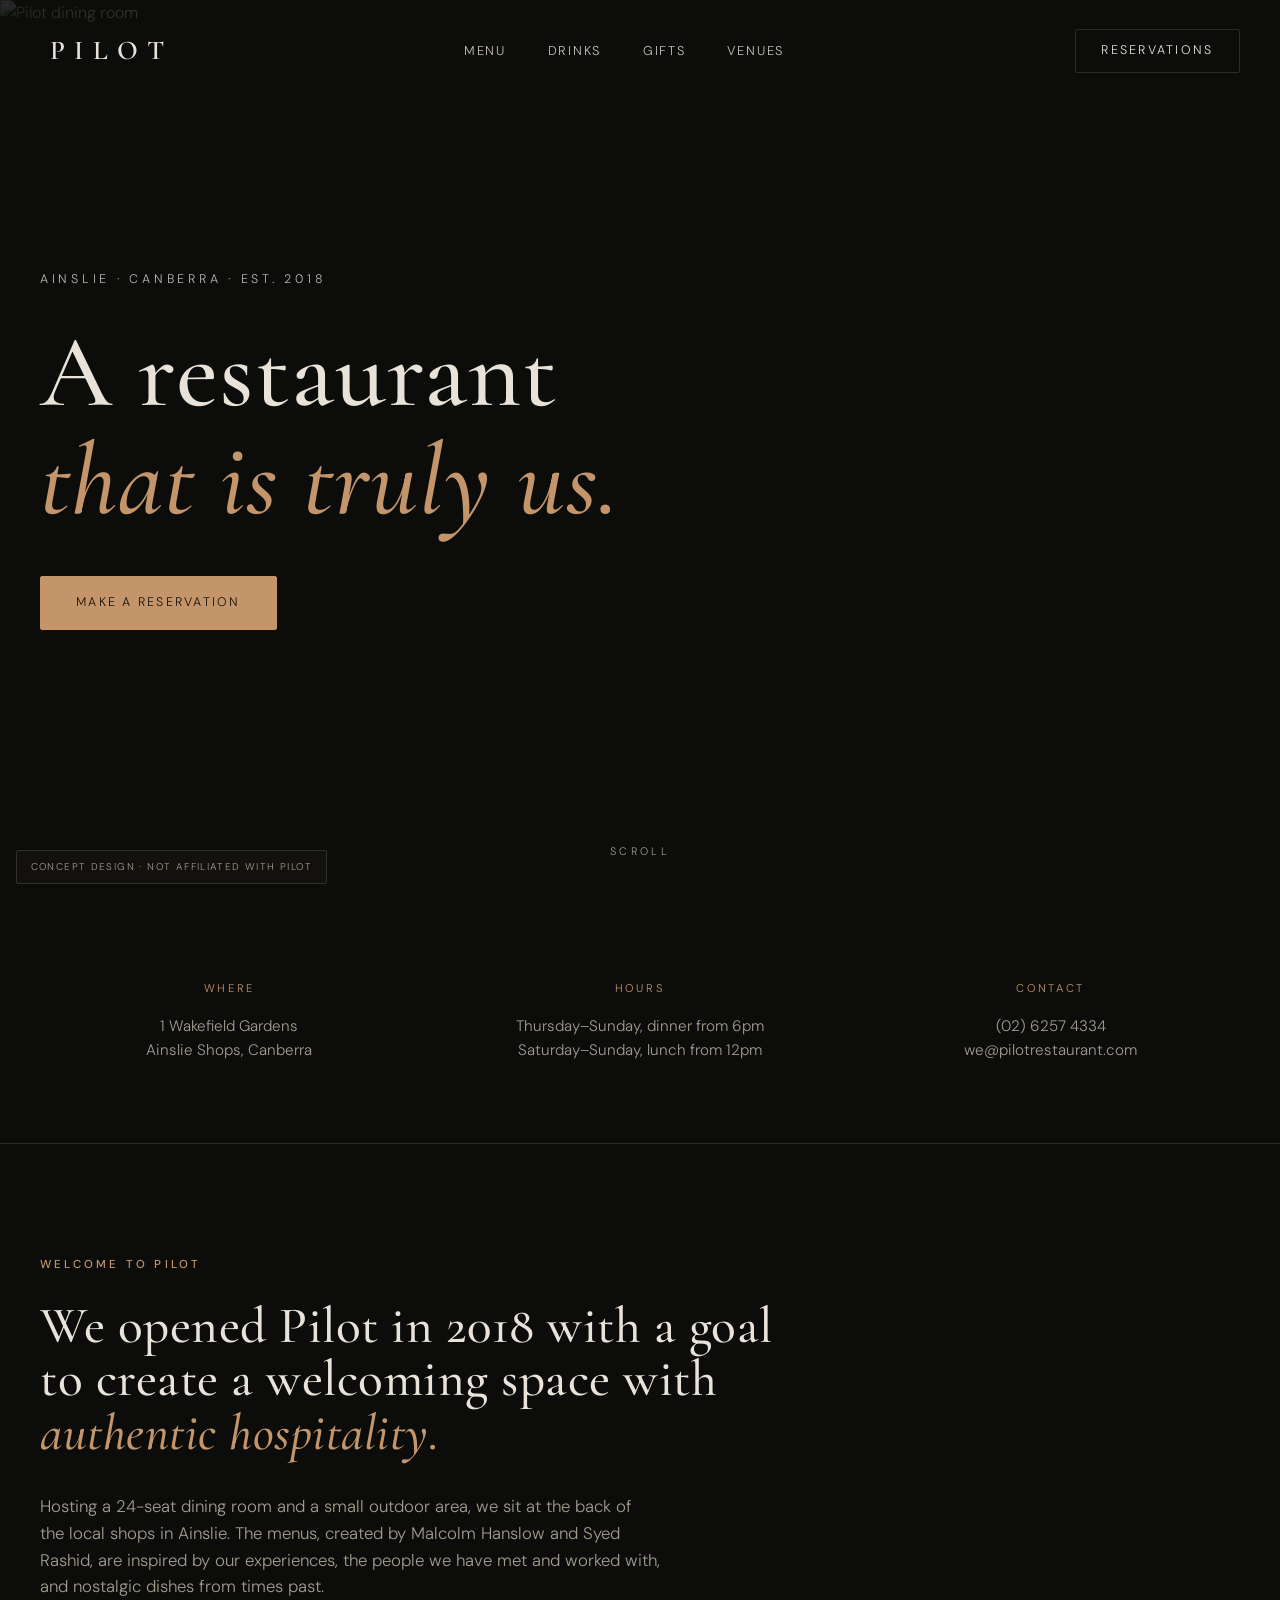
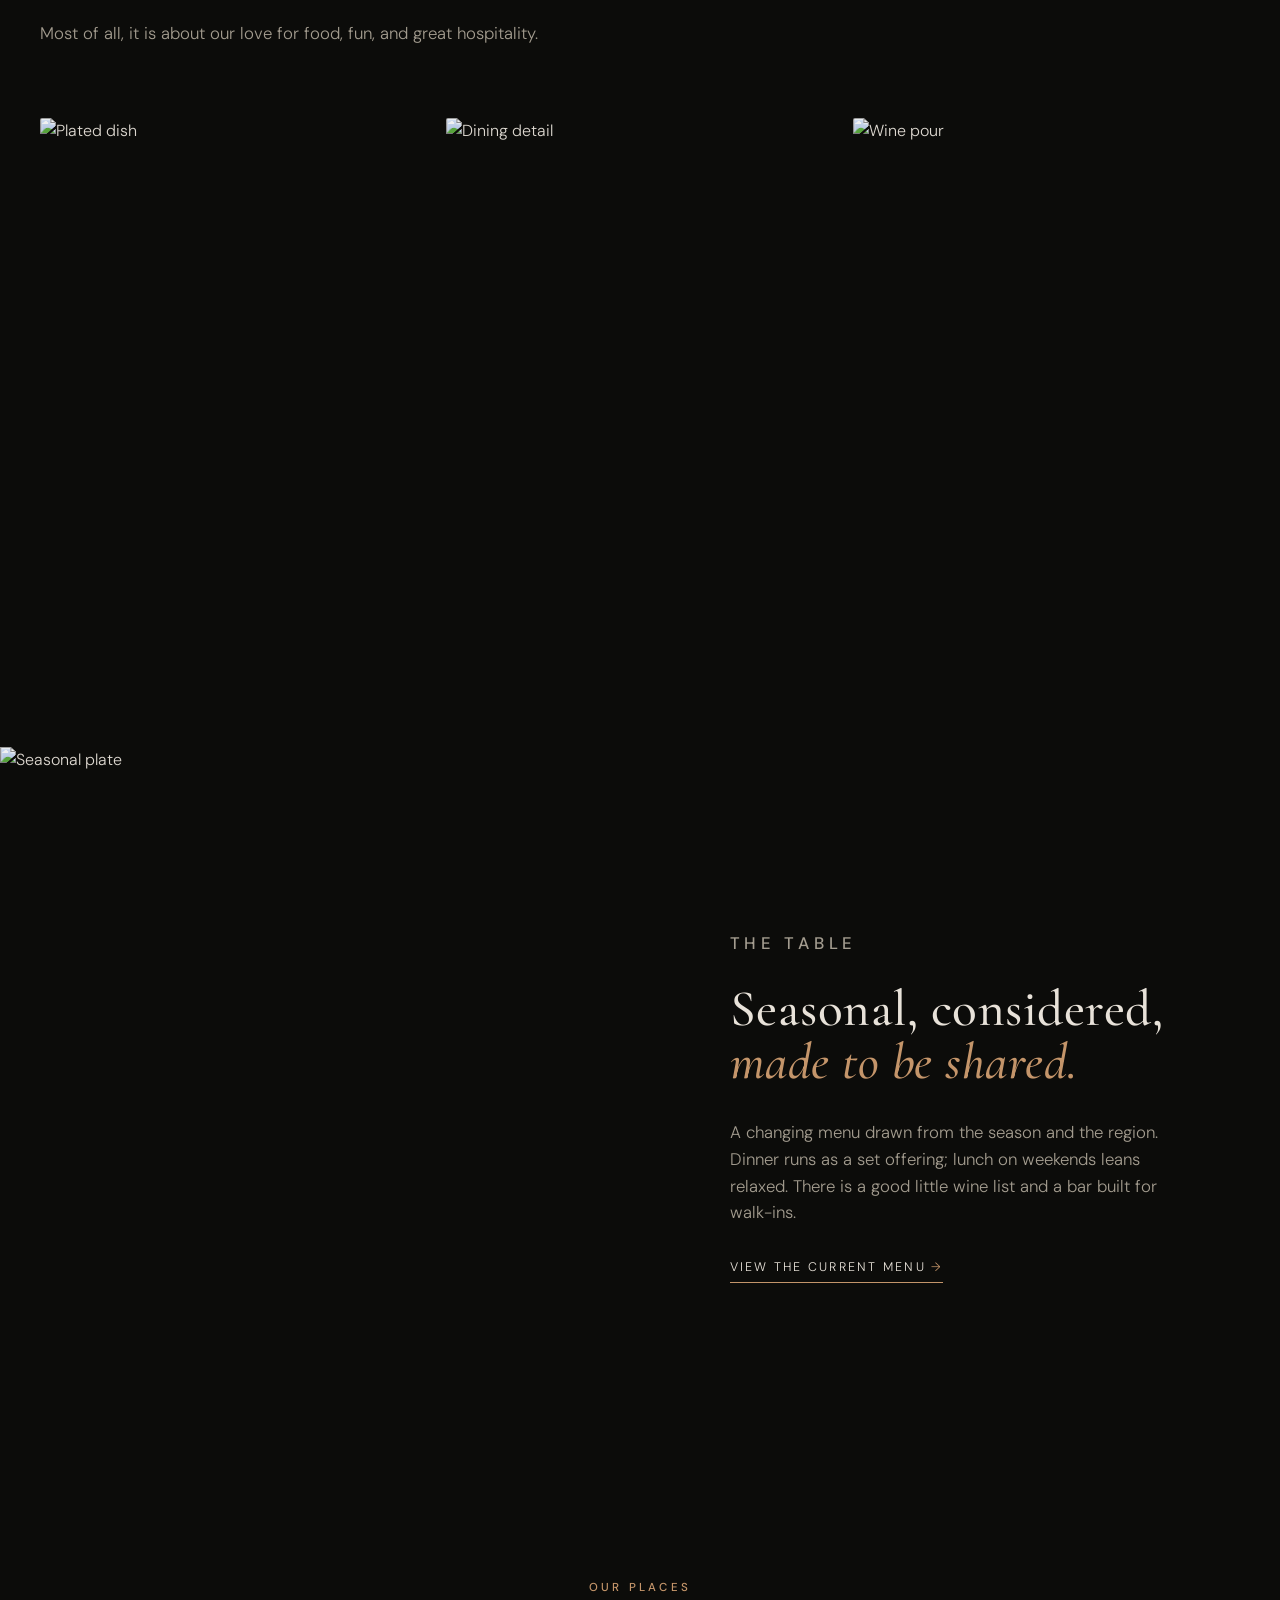
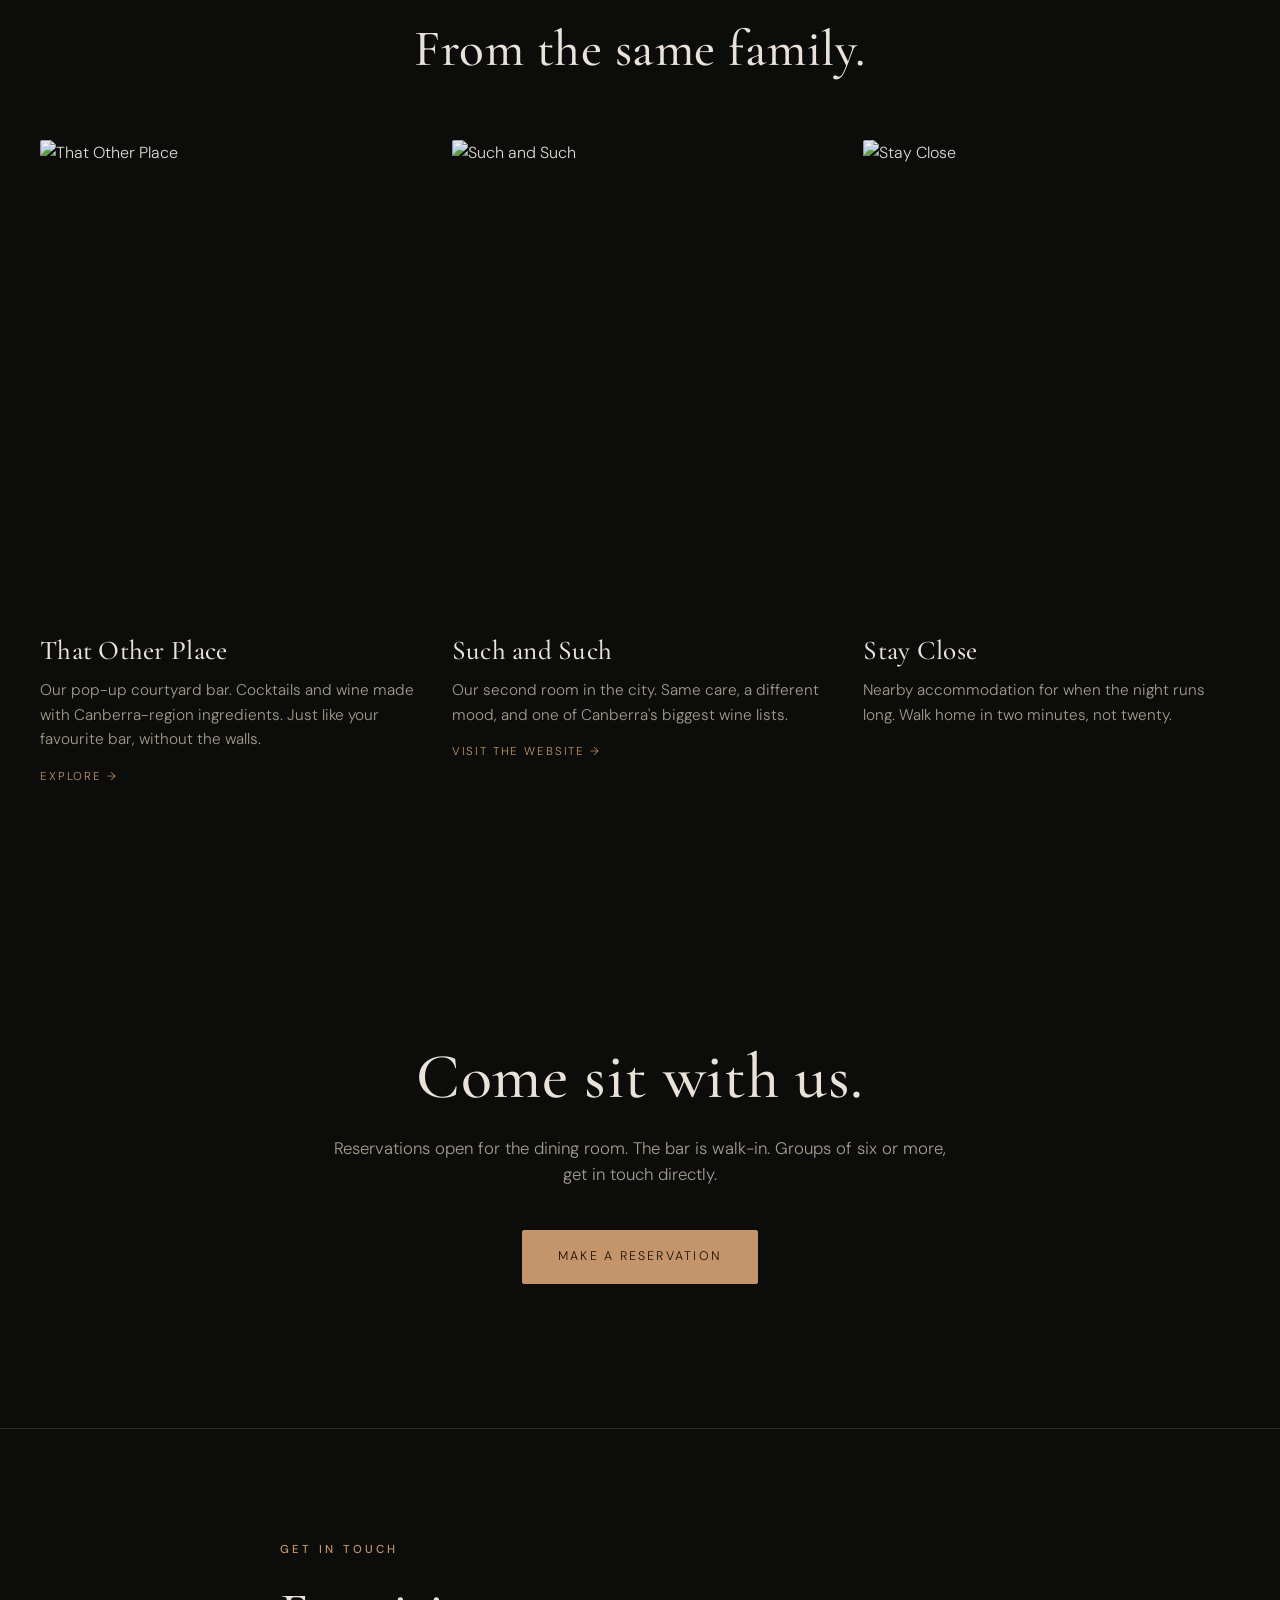
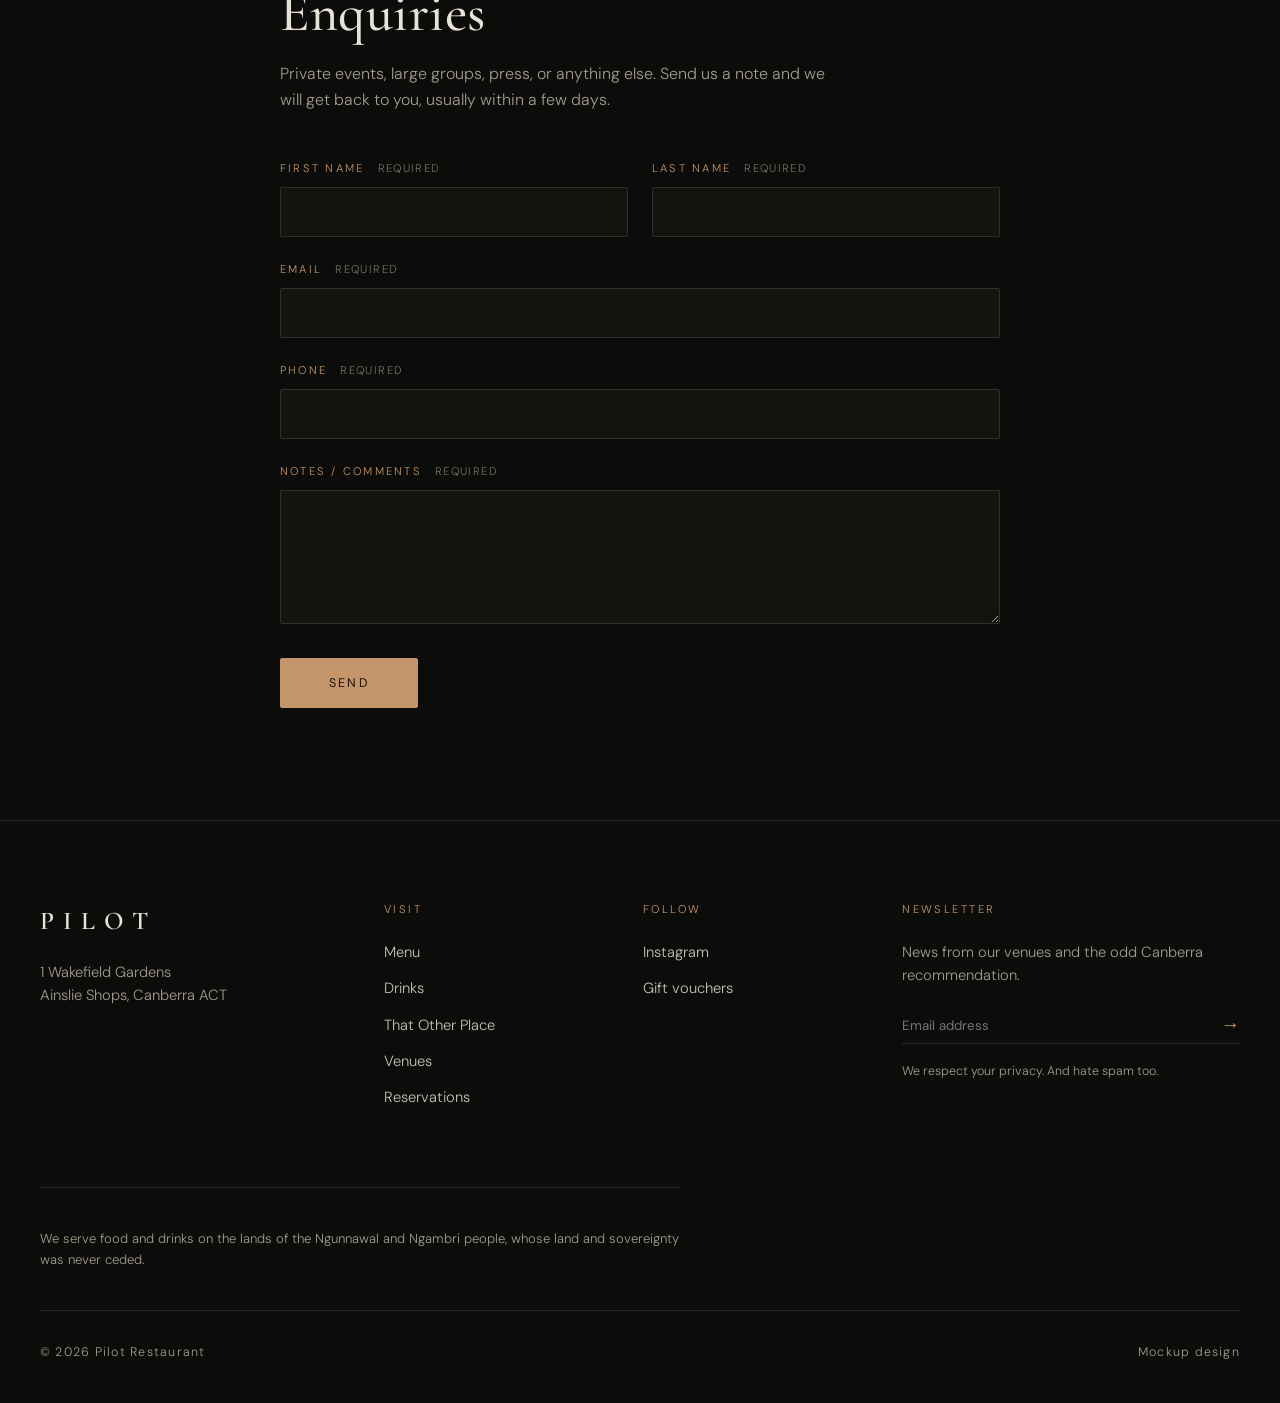
==== commit ed637f83: "Add That Other Place page; footer link; TOP menu asset Co-Authored-By: Claude Opus 4.8 <noreply@anth" ====
--- a/index.html
+++ b/index.html
@@ -110,11 +110,11 @@
       <h2>From the same family.</h2>
     </div>
     <div class="venues__grid">
-      <a class="venue reveal" href="https://www.instagram.com/thatotherplacecbr/" target="_blank" rel="noopener">
+      <a class="venue reveal" href="that-other-place.html">
         <div class="venue__img"><img loading="lazy" src="https://images.unsplash.com/photo-1572116469696-31de0f17cc34?auto=format&fit=crop&w=900&q=80" alt="That Other Place" /></div>
         <h3>That Other Place</h3>
-        <p>Our pop-up courtyard bar. Cocktails made with Canberra-region ingredients, oysters, and snacks. Walk in and find a seat.</p>
-        <span class="venue__link">Visit on Instagram →</span>
+        <p>Our pop-up courtyard bar. Cocktails and wine made with Canberra-region ingredients. Just like your favourite bar, without the walls.</p>
+        <span class="venue__link">Explore →</span>
       </a>
       <a class="venue reveal" href="https://andsuchandsuch.com/" target="_blank" rel="noopener">
         <div class="venue__img"><img loading="lazy" src="https://images.unsplash.com/photo-1470337458703-46ad1756a187?auto=format&fit=crop&w=900&q=80" alt="Such and Such" /></div>
@@ -169,6 +169,7 @@
         <span class="footer__label">Visit</span>
         <a href="menu.html">Menu</a>
         <a href="drinks.html">Drinks</a>
+        <a href="that-other-place.html">That Other Place</a>
         <a href="#venues">Venues</a>
         <a href="reserve.html">Reservations</a>
       </div>
--- a/css/style.css
+++ b/css/style.css
@@ -130,6 +130,10 @@
 .hero__scroll {
   position: absolute; bottom: 2.5rem; left: 50%; transform: translateX(-50%); z-index: 2;
   font-size: 0.68rem; letter-spacing: 0.3em; text-transform: uppercase; color: var(--cream-dim);
+}
+.top-tagline {
+  font-family: var(--serif); font-size: clamp(1.4rem, 3vw, 2.1rem);
+  line-height: 1.2; color: var(--cream); margin-bottom: 2.4rem; max-width: 540px;
 }
 
 /* ===== Info bar ===== */
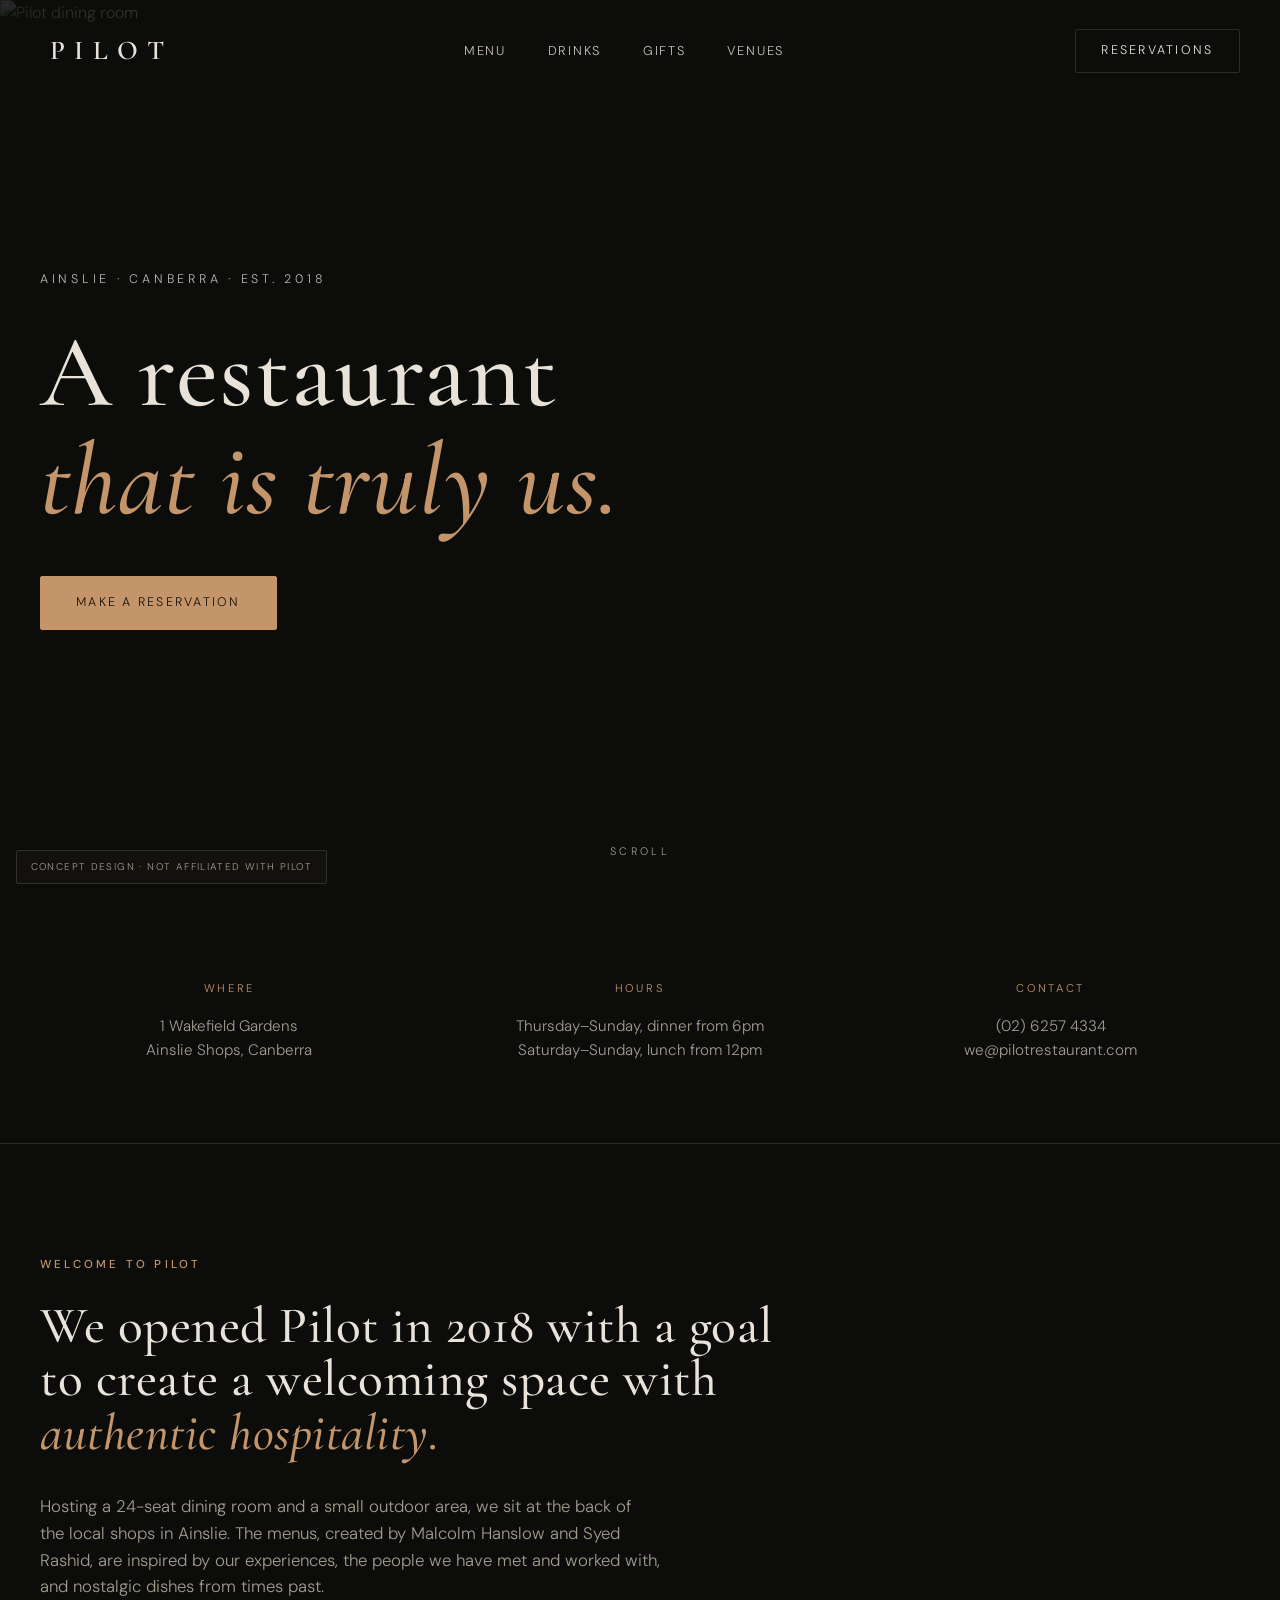
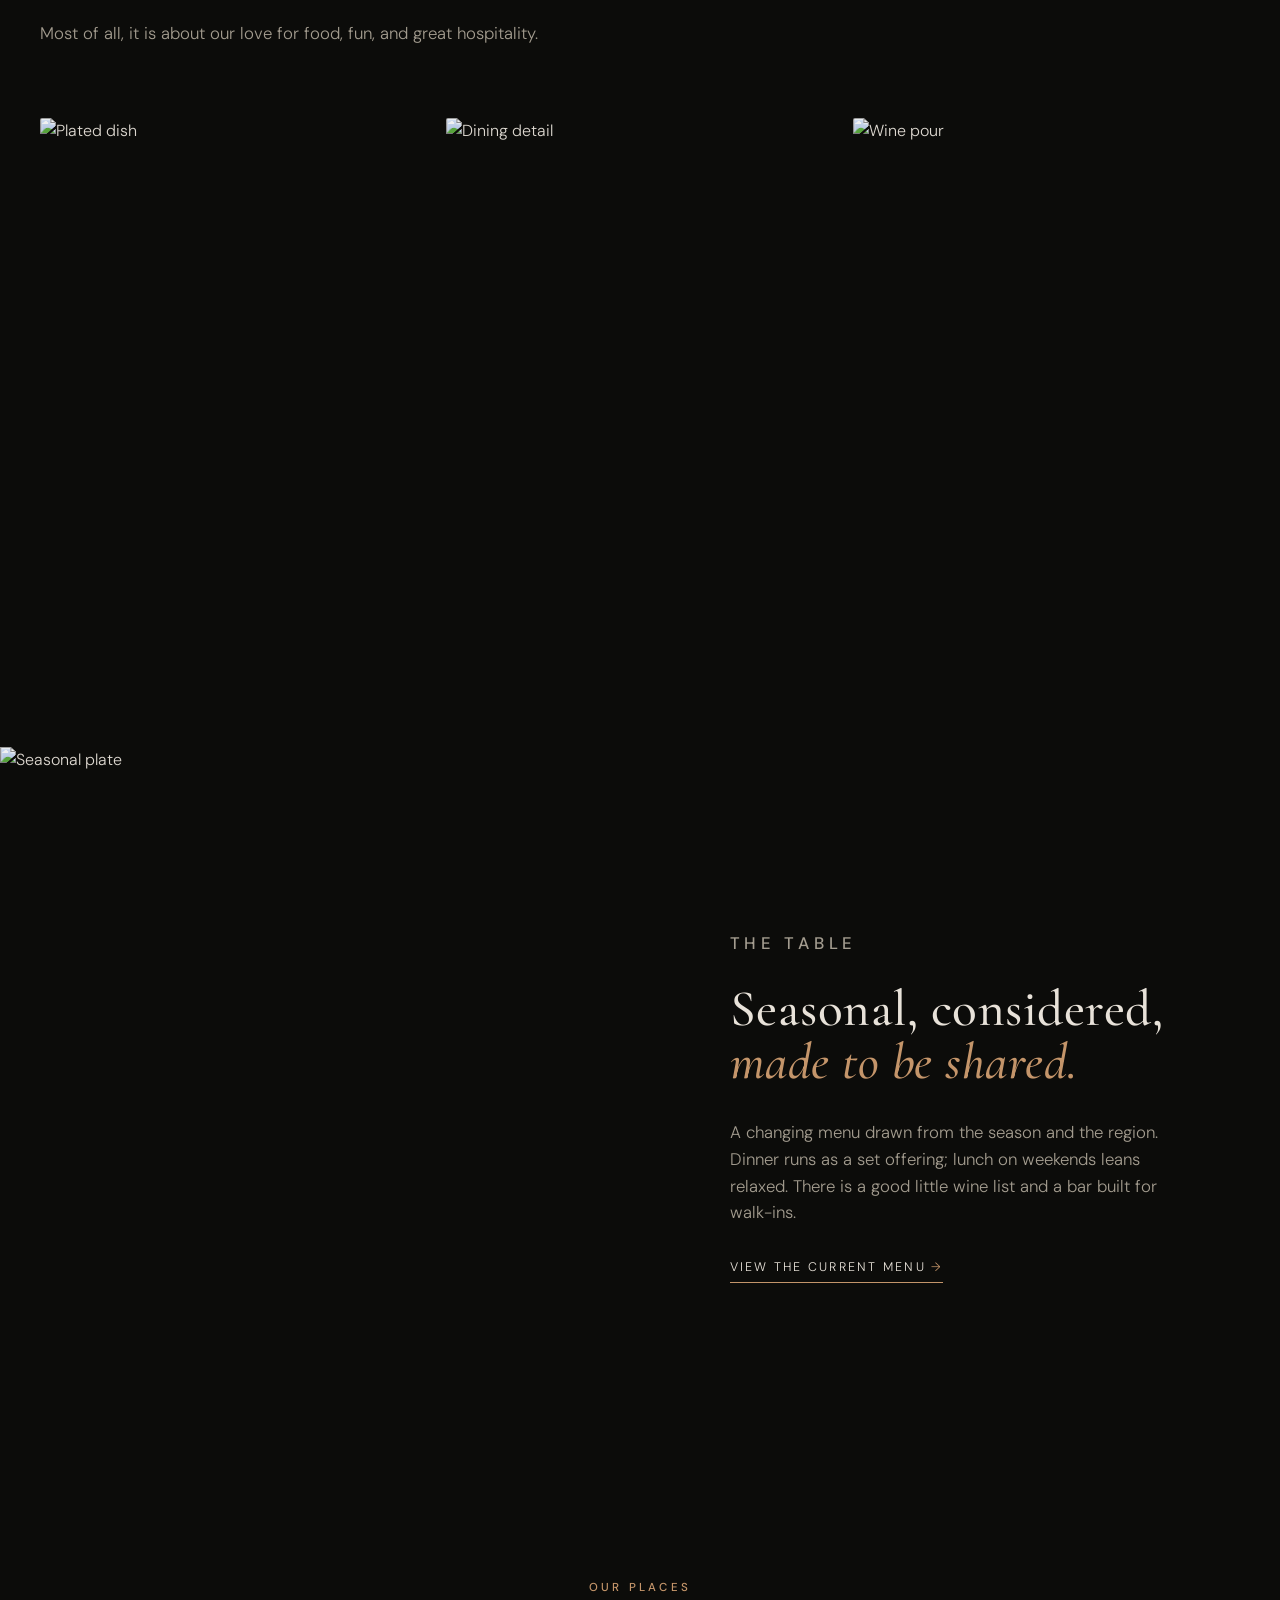
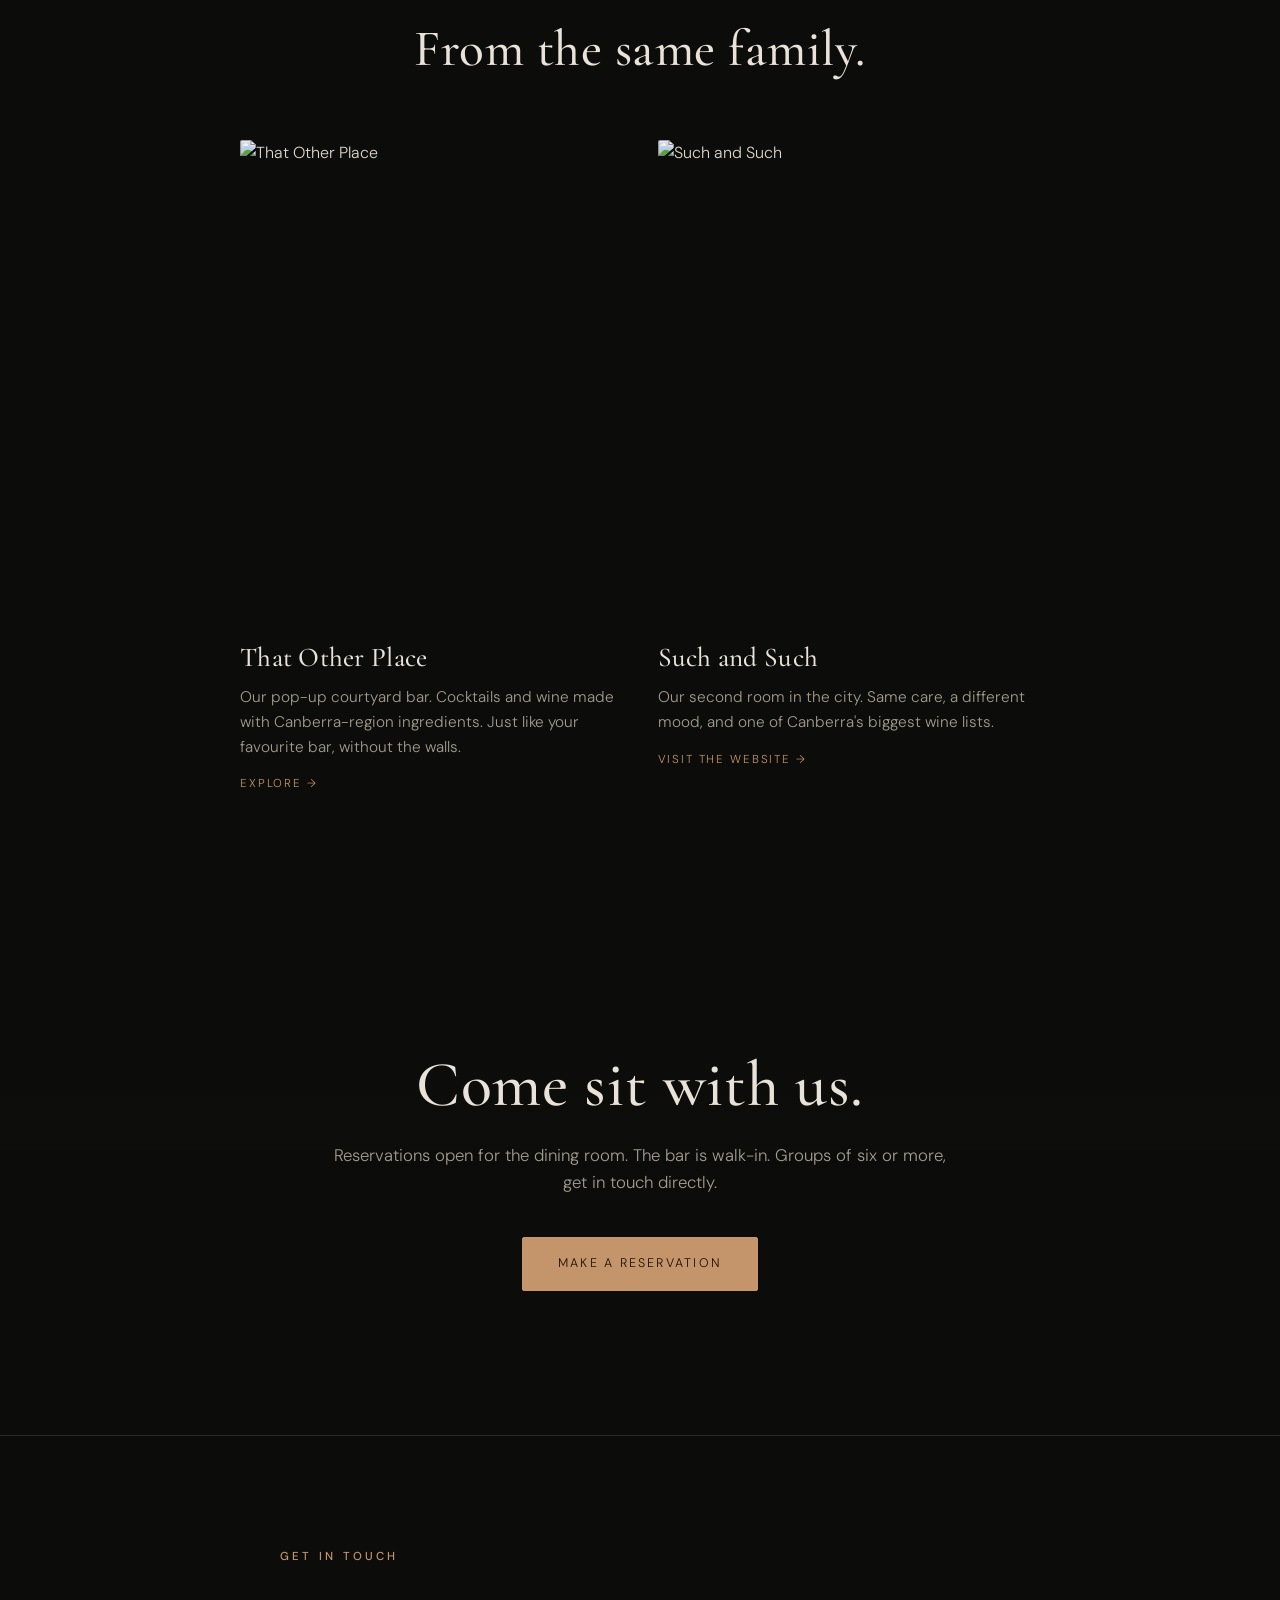
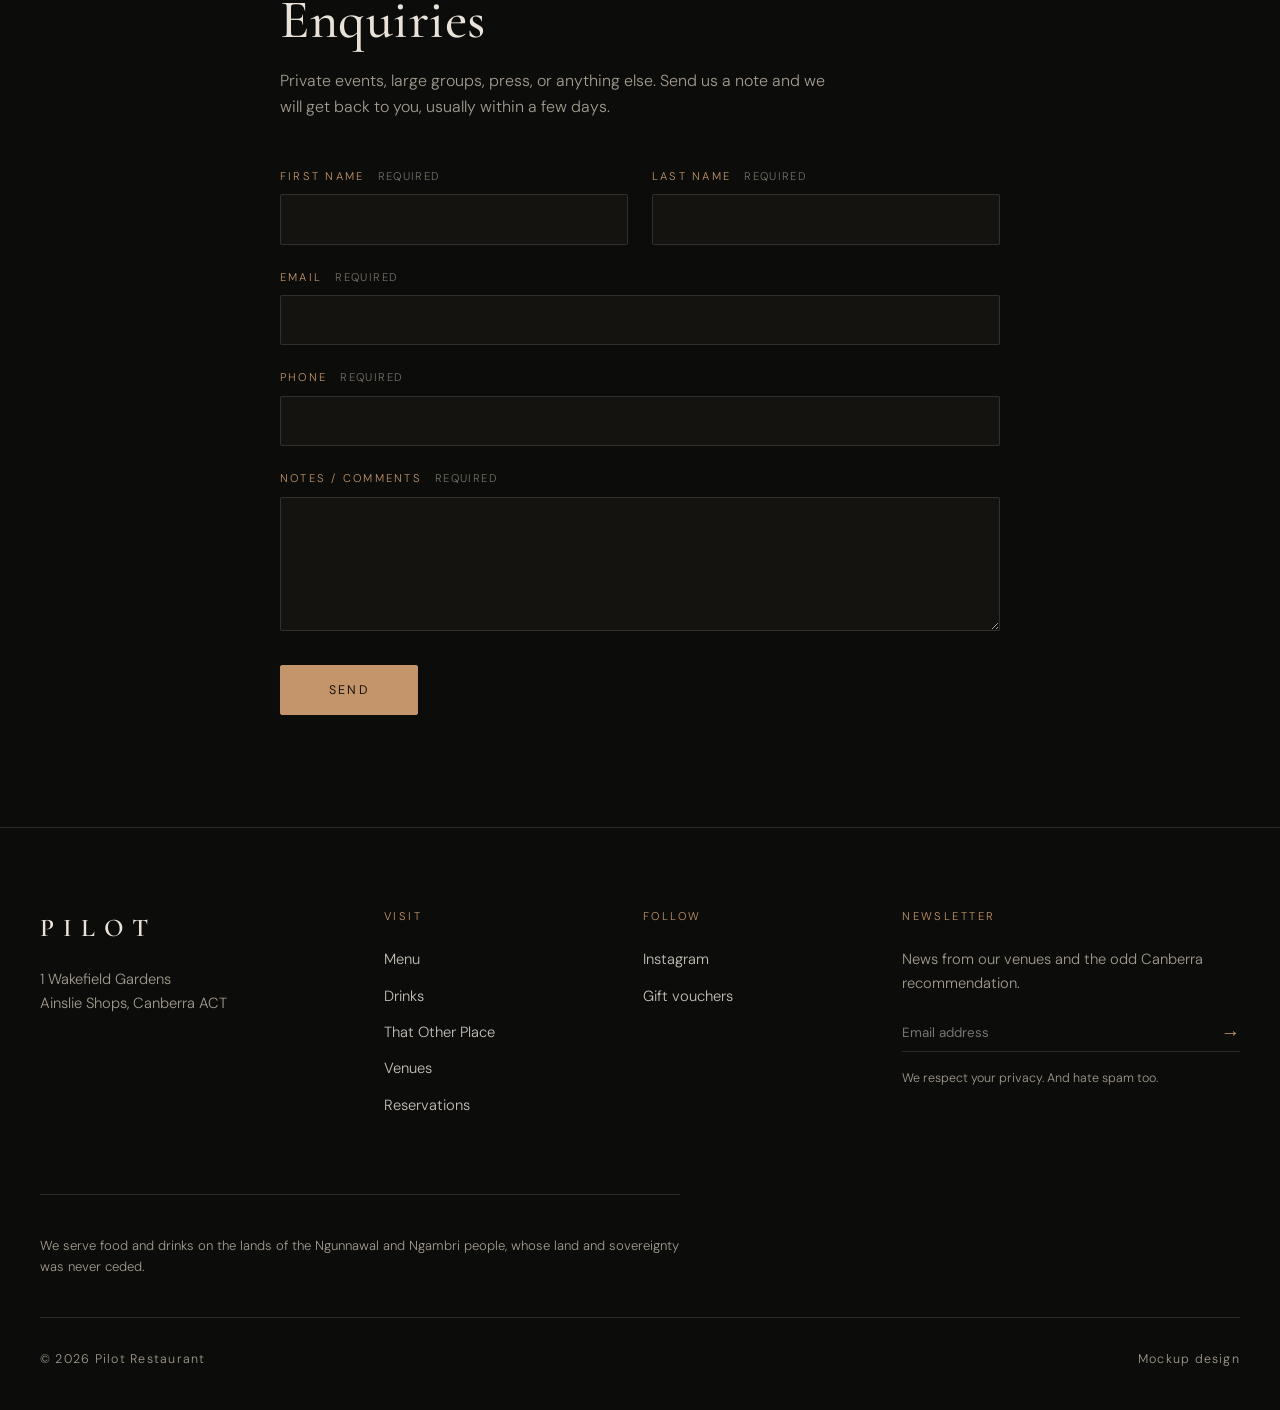
==== commit 0ffebff4: "Drop Stay Close (referral, not a venue); 2-card venues grid Co-Authored-By: Claude Opus 4.8 <noreply" ====
--- a/index.html
+++ b/index.html
@@ -122,11 +122,6 @@
         <p>Our second room in the city. Same care, a different mood, and one of Canberra's biggest wine lists.</p>
         <span class="venue__link">Visit the website →</span>
       </a>
-      <article class="venue reveal">
-        <div class="venue__img"><img loading="lazy" src="https://images.unsplash.com/photo-1551632436-cbf8dd35adfa?auto=format&fit=crop&w=900&q=80" alt="Stay Close" /></div>
-        <h3>Stay Close</h3>
-        <p>Nearby accommodation for when the night runs long. Walk home in two minutes, not twenty.</p>
-      </article>
     </div>
   </section>
 
--- a/css/style.css
+++ b/css/style.css
@@ -169,7 +169,7 @@
 .venues { max-width: 1280px; margin: 0 auto; padding: 7rem 2.5rem; }
 .venues__head { text-align: center; margin-bottom: 4rem; }
 .venues__head h2 { font-size: clamp(2rem, 4vw, 3.2rem); }
-.venues__grid { display: grid; grid-template-columns: repeat(3, 1fr); gap: 2.2rem; }
+.venues__grid { display: grid; grid-template-columns: repeat(2, 1fr); gap: 2.2rem; max-width: 800px; margin: 0 auto; }
 .venue { display: block; text-decoration: none; color: inherit; }
 .venue__img { aspect-ratio: 4/5; overflow: hidden; border-radius: 2px; margin-bottom: 1.6rem; }
 .venue__img img { transition: transform 0.7s ease; }
